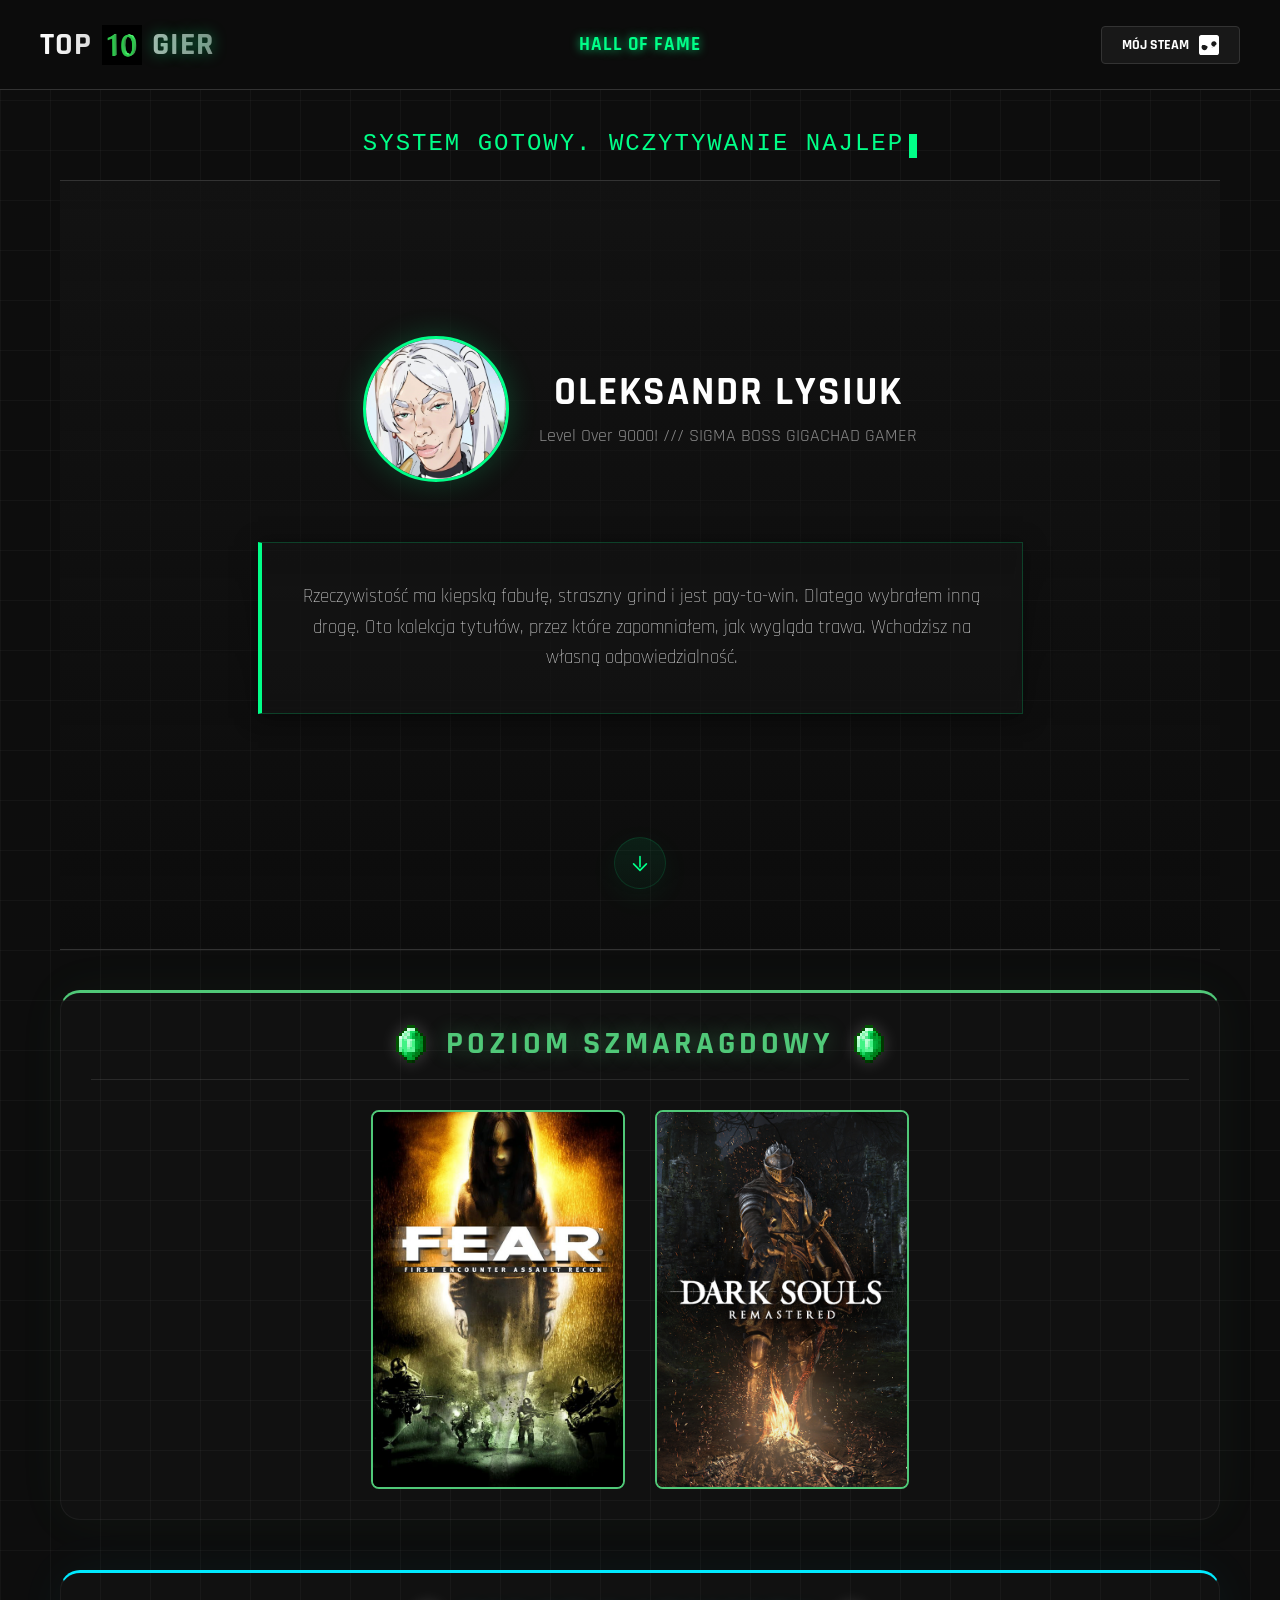
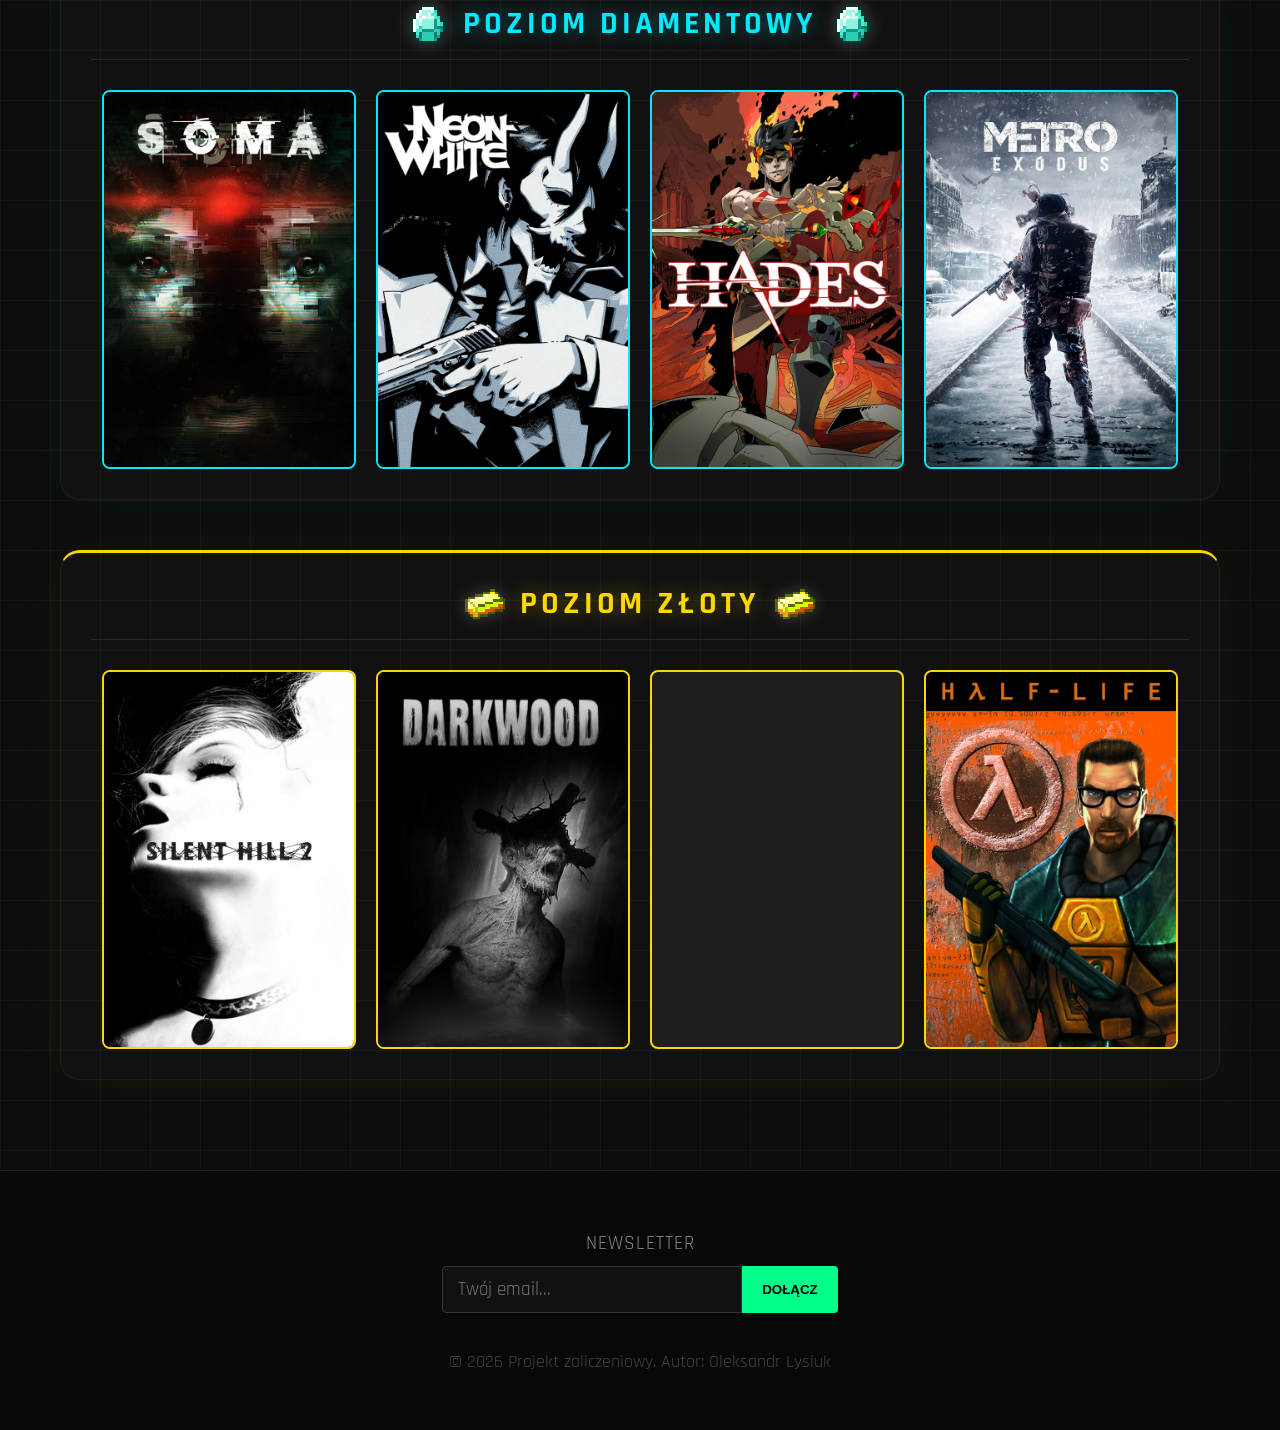
==== index.html @ f470bf22 "Refactor into single-page app: game pages become modal, fix Steam link, remove social icons - Remove" ====
<!doctype html>
<html lang="pl">
  <head>
    <meta charset="UTF-8" />
    <meta name="viewport" content="width=device-width, initial-scale=1.0" />
    <title>Hall of Fame - Biblioteka Gier</title>
    <meta
      name="description"
      content="Moja kolekcja najlepszych gier. Projekt zaliczeniowy."
    />
    <link rel="stylesheet" href="style.css" />
    <link
      href="https://fonts.googleapis.com/css2?family=Rajdhani:wght@500;700&display=swap"
      rel="stylesheet"
    />
  </head>
  <body>
    <header class="launcher-header">
      <div class="header-left">
        <a href="index.html" class="logo-link">
          <div class="logo">
            TOP
            <img
              src="grafika/samodzielna_grafika/based_logo.png"
              alt="Logo"
              class="logo-img"
            />
            <span>GIER</span>
          </div>
        </a>
      </div>
      <div class="header-center">
        <nav>
          <ul>
            <li><a href="index.html" class="active">Hall of Fame</a></li>
          </ul>
        </nav>
      </div>
      <div class="header-right">
        <a
          href="https://steamcommunity.com/id/69inoi69/"
          target="_blank"
          class="header-steam-link"
        >
          <span>MÓJ STEAM</span>
          <svg width="20" height="20" viewBox="0 0 24 24" fill="currentColor">
            <path
              d="M21.7 10.2c-.7 1.3-3.8 4.1-6.2 4.7 0 0-1.2.3-2.6-.3l-3.3 1.4c-.4 1-.2 2.3.6 3.1.9.9 2.2 1.1 3.3.6l1.3 2.5c.3.5 1 .7 1.5.4.5-.3.7-1 .4-1.5l-1.3-2.5c.6-1.1.3-2.6-.5-3.6l4.2-1.8c1.3.6 2.8.2 3.7-.9 1.1-1.3.8-3.3-1.1-2.1zm-8.8 9.2c-.8.4-1.8.1-2.2-.7-.4-.8-.1-1.8.7-2.2.8-.4 1.8-.1 2.2.7.4.8.1 1.8-.7 2.2zM2.8 0C1.2 0 0 1.2 0 2.8v18.4C0 22.8 1.2 24 2.8 24h18.4c1.5 0 2.8-1.2 2.8-2.8V2.8C24 1.2 22.8 0 21.2 0H2.8zM5.5 12c1.9 0 3.7.8 5 2.1l4.5-1.9c-.3-.7-.4-1.5-.2-2.3.4-1.7 2.1-2.8 3.8-2.4 1.7.4 2.8 2.1 2.4 3.8-.4 1.7-2.1 2.8-3.8 2.4-1.1-.3-2-1.1-2.4-2l-4.6 2c.2 1.2-.2 2.5-1.1 3.4-1.4 1.4-3.6 1.4-5 0-1.4-1.4-1.4-3.6 0-5z"
            />
          </svg>
        </a>
      </div>
    </header>

    <main class="container">
      <div class="intro-section">
        <span class="typing-text" id="intro-text"></span
        ><span class="cursor"></span>
      </div>

      <section class="steam-hero">
        <div class="hero-content">
          <img
            src="grafika/glowna/avatar.jpg"
            alt="Avatar"
            class="steam-avatar"
          />
          <div class="steam-info">
            <h2>OLEKSANDR LYSIUK</h2>
            <p>Level Over 9000! /// SIGMA BOSS GIGACHAD GAMER</p>
          </div>
        </div>
        <div class="hero-description">
          <p>
            Rzeczywistość ma kiepską fabułę, straszny grind i jest pay-to-win.
            Dlatego wybrałem inną drogę. Oto kolekcja tytułów, przez które
            zapomniałem, jak wygląda trawa. Wchodzisz na własną
            odpowiedzialność.
          </p>
        </div>
        <button
          class="scroll-down"
          aria-label="Przewiń w dół"
          title="Przewiń w dół"
        >
          <svg
            viewBox="0 0 24 24"
            width="28"
            height="28"
            fill="none"
            xmlns="http://www.w3.org/2000/svg"
            aria-hidden="true"
          >
            <path
              d="M12 5v11M5 13l7 7 7-7"
              stroke="currentColor"
              stroke-width="1.8"
              stroke-linecap="round"
              stroke-linejoin="round"
            />
          </svg>
        </button>
      </section>

      <div class="tier-box emerald-theme">
        <div class="tier-header emerald">
          <img
            src="grafika/glowna/emerald_tier.png"
            class="tier-icon"
            alt="Emerald"
          />
          <h2>Poziom Szmaragdowy</h2>
          <img
            src="grafika/glowna/emerald_tier.png"
            class="tier-icon"
            alt="Emerald"
          />
        </div>
        <div class="emerald-grid">
          <a href="game_fear.html" class="game-card emerald" data-game="fear">
            <div
              class="card-img"
              style="background-image: url('grafika/karteczki/fear_card.png')"
            ></div>
            <div class="card-overlay"><h3>FEAR</h3></div>
          </a>
          <a href="game_ds.html" class="game-card emerald" data-game="ds">
            <div
              class="card-img"
              style="background-image: url('grafika/karteczki/ds_card.png')"
            ></div>
            <div class="card-overlay"><h3>Dark Souls Remastered</h3></div>
          </a>
        </div>
      </div>

      <div class="tier-box diamond-theme">
        <div class="tier-header diamond">
          <img
            src="grafika/glowna/diamond_tier.png"
            class="tier-icon"
            alt="Diamond"
          />
          <h2>Poziom Diamentowy</h2>
          <img
            src="grafika/glowna/diamond_tier.png"
            class="tier-icon"
            alt="Diamond"
          />
        </div>
        <div class="diamond-grid">
          <a href="game_soma.html" class="game-card diamond" data-game="soma">
            <div
              class="card-img"
              style="background-image: url('grafika/karteczki/soma_card.png')"
            ></div>
            <div class="card-overlay"><h3>SOMA</h3></div>
          </a>
          <a
            href="game_neon_white.html"
            class="game-card diamond"
            data-game="neon_white"
          >
            <div
              class="card-img"
              style="
                background-image: url('grafika/karteczki/neon_white_card.png');
              "
            ></div>
            <div class="card-overlay"><h3>Neon White</h3></div>
          </a>
          <a href="game_hades.html" class="game-card diamond" data-game="hades">
            <div
              class="card-img"
              style="background-image: url('grafika/karteczki/hades_card.jpg')"
            ></div>
            <div class="card-overlay"><h3>Hades</h3></div>
          </a>
          <a
            href="game_metro.html"
            class="game-card diamond"
            data-game="metro"
          >
            <div
              class="card-img"
              style="background-image: url('grafika/karteczki/metro_card.jpg')"
            ></div>
            <div class="card-overlay"><h3>Metro Exodus</h3></div>
          </a>
        </div>
      </div>

      <div class="tier-box gold-theme">
        <div class="tier-header gold">
          <img
            src="grafika/glowna/gold_tier.png"
            class="tier-icon"
            alt="Gold"
          />
          <h2>Poziom Złoty</h2>
          <img
            src="grafika/glowna/gold_tier.png"
            class="tier-icon"
            alt="Gold"
          />
        </div>
        <div class="gold-grid">
          <a href="game_sh2.html" class="game-card gold" data-game="sh2">
            <div
              class="card-img"
              style="background-image: url('grafika/karteczki/sh2_card.png')"
            ></div>
            <div class="card-overlay"><h3>Silent Hill 2</h3></div>
          </a>
          <a
            href="game_darkwood.html"
            class="game-card gold"
            data-game="darkwood"
          >
            <div
              class="card-img"
              style="
                background-image: url('grafika/karteczki/darkwood_card.png');
              "
            ></div>
            <div class="card-overlay"><h3>Darkwood</h3></div>
          </a>
          <a href="game_nv.html" class="game-card gold" data-game="nv">
            <div
              class="card-img"
              style="background-image: url('grafika/karteczki/fallout_card.png')"
            ></div>
            <div class="card-overlay"><h3>Fallout: New Vegas</h3></div>
          </a>
          <a href="game_hl1.html" class="game-card gold" data-game="hl1">
            <div
              class="card-img"
              style="background-image: url('grafika/karteczki/hl1_card.png')"
            ></div>
            <div class="card-overlay"><h3>Half-Life</h3></div>
          </a>
        </div>
      </div>
    </main>

    <footer>
      <div class="footer-newsletter">
        <span class="newsletter-label">Newsletter</span>
        <form class="newsletter-form" id="newsletter-form">
          <input
            type="email"
            class="newsletter-input"
            placeholder="Twój email..."
            required
          />
          <button type="submit" class="newsletter-btn">DOŁĄCZ</button>
        </form>
      </div>

      <p>&copy; 2026 Projekt zaliczeniowy. Autor: Oleksandr Lysiuk</p>
    </footer>

    <button id="back-to-top" title="Do góry">↑</button>

    <div class="game-modal" id="game-modal" aria-hidden="true">
      <button
        class="game-modal-close"
        id="game-modal-close"
        aria-label="Zamknij"
      >
        &times;
      </button>
      <div class="game-split-view">
        <div
          class="game-art-section"
          id="game-modal-art"
          role="img"
          aria-label="Okładka gry"
        ></div>
        <div class="game-info-section">
          <h1 class="game-title" id="game-modal-title"></h1>
          <div class="game-meta" id="game-modal-meta"></div>
          <div class="review-block">
            <p class="review-text" id="game-modal-review"></p>
            <div class="pros-cons">
              <div class="pc-col pros">
                <h3>Zalety</h3>
                <ul id="game-modal-pros"></ul>
              </div>
              <div class="pc-col cons">
                <h3>Wady</h3>
                <ul id="game-modal-cons"></ul>
              </div>
            </div>
          </div>
          <div class="action-area">
            <div class="big-rating" id="game-modal-rating"></div>
            <a
              href="#"
              target="_blank"
              class="btn-steam-big"
              id="game-modal-steam"
              >Kup na Steam</a
            >
          </div>
        </div>
      </div>
    </div>

    <script src="script.js"></script>
  </body>
</html>
---- style.css ----
/* =========================================================
   0. KONFIGURACJA ZMIENNYCH I ANIMACJE (Variables & Animations)
   ========================================================= */
:root {
    --bg-color: #0d0d0d;
    --card-bg: #1e1e1e;
    --text-main: #ffffff;
    --text-muted: #888888;
    
    --accent: #00ff88;  
    
    /* Kolory Tierów */
    --emerald: #50c878;
    --diamond: #00eaff;
    --gold: #ffd700;
    --iron: #a19d94;
    
    --header-height: 90px;
    --transition: all 0.3s cubic-bezier(0.25, 0.8, 0.25, 1);
}

@keyframes fadeInPage {
    from { opacity: 0; transform: translateY(10px); }
    to { opacity: 1; transform: translateY(0); }
}

/* =========================================================
   1. PODSTAWOWE STYLE STRONY (Base Styles)
   ========================================================= */
body {
    margin: 0;
    font-family: 'Rajdhani', sans-serif;
    background-color: var(--bg-color);
    color: var(--text-main);
    display: flex;
    flex-direction: column;
    min-height: 100vh;
    overflow-x: hidden;
    background-image: 
        linear-gradient(rgba(255, 255, 255, 0.03) 1px, transparent 1px),
        linear-gradient(90deg, rgba(255, 255, 255, 0.03) 1px, transparent 1px);
    background-size: 50px 50px;
    animation: fadeInPage 0.8s ease-out forwards;
}

/* =========================================================
   2. NAGŁÓWEK STRONY (Header)
   ========================================================= */
.launcher-header {
    display: grid;
    grid-template-columns: 1fr auto 1fr;
    align-items: center;
    padding: 0 40px;
    height: var(--header-height);
    background: rgba(13, 13, 13, 0.98);
    border-bottom: 1px solid #333;
    position: fixed; top: 0; width: 100%; z-index: 1000;
    box-sizing: border-box;
    transition: transform 0.3s ease;
}

.header-left { display: flex; align-items: center; }
.logo-link { text-decoration: none; color: inherit; display: flex; align-items: center; }

.logo { 
    font-size: 32px;
    font-weight: 800; 
    letter-spacing: 1px;
    display: flex; 
    align-items: center; 
    gap: 10px;
    background: linear-gradient(90deg, #fff, #888);
    -webkit-background-clip: text;
    background-clip: text;
    -webkit-text-fill-color: transparent;
}

.logo-img { height: 40px; width: auto; display: block; }
.logo span { color: var(--accent); text-shadow: 0 0 15px rgba(0, 255, 136, 0.4); }

.header-center nav ul { list-style: none; display: flex; gap: 30px; margin: 0; padding: 0; }
.header-center nav a { text-decoration: none; color: var(--text-muted); font-size: 1.2rem; text-transform: uppercase; font-weight: 700; letter-spacing: 1px; transition: var(--transition); }
.header-center nav a.active, .header-center nav a:hover { color: var(--accent); text-shadow: 0 0 10px rgba(0, 255, 136, 0.8); }

.header-right { display: flex; justify-content: flex-end; }
.header-steam-link { display: flex; align-items: center; gap: 10px; color: #fff; text-decoration: none; font-weight: bold; font-size: 0.9rem; padding: 8px 20px; border: 1px solid #333; border-radius: 4px; transition: var(--transition); background: rgba(255,255,255,0.05); }
.header-steam-link:hover { background: #171a21; border-color: #66c0f4; color: #66c0f4; box-shadow: 0 0 15px rgba(102, 192, 244, 0.3); }

/* =========================================================
   3. SEKCJA GŁÓWNA (Hero Section)
   ========================================================= */
.container { 
    max-width: 1200px; margin: 0 auto; padding: 40px 20px; 
    padding-top: calc(var(--header-height) + 40px); width: 100%; box-sizing: border-box; flex: 1; 
}
.intro-section { text-align: center; margin-bottom: 20px; min-height: 30px; }
.typing-text { font-size: 1.5rem; color: var(--accent); font-family: 'Courier New', monospace; text-transform: uppercase; letter-spacing: 2px; }
.cursor { display: inline-block; width: 8px; height: 1.5rem; background: var(--accent); animation: blink 1s infinite; vertical-align: middle; margin-left: 5px; }
@keyframes blink { 0%, 100% { opacity: 1; } 50% { opacity: 0; } }

.steam-hero {
    display: flex; flex-direction: column; align-items: center; justify-content: center; gap: 20px;
    background: linear-gradient(180deg, rgba(20,20,20,0.8) 0%, rgba(0,0,0,0) 100%);
    padding: 40px 20px;
    padding-bottom: 120px; /* Rezerwacja miejsca na przycisk przewijania */
    min-height: calc(100vh - var(--header-height) - 40px);
    margin-bottom: 40px;
    border-top: 1px solid #333; border-bottom: 1px solid #333;
    position: relative; text-align: center; box-sizing: border-box;
}

@media (max-width: 600px) {
    .steam-hero { min-height: calc(100vh - var(--header-height) - 20px); padding-bottom: 160px; }
    .hero-description { padding: 16px 20px; }
} 
.hero-content { display: flex; align-items: center; gap: 30px; margin-bottom: 20px; }
.steam-avatar { width: 140px; height: 140px; border-radius: 50%; border: 3px solid var(--accent); box-shadow: 0 0 30px rgba(0, 255, 136, 0.2); object-fit: cover; }
.steam-info h2 { margin: 0; font-size: 2.5rem; text-transform: uppercase; line-height: 1.1; letter-spacing: 2px; }
.steam-info p { color: var(--text-muted); margin: 10px 0 0 0; font-size: 1.1rem; }

.hero-description {
    max-width: 700px;
    padding: 20px 30px;
    margin-top: 20px;
    background: rgba(20, 20, 20, 0.6);
    border: 1px solid rgba(0, 255, 136, 0.2);
    border-left: 4px solid var(--accent);
    backdrop-filter: blur(5px);
    box-shadow: 0 4px 20px rgba(0, 0, 0, 0.5);
    color: #cccccc;
    font-weight: 300;
    line-height: 1.6;
    font-size: 1.2rem;
}

/* Przycisk Scroll-down */
.scroll-down {
    position: absolute;
    left: 50%;
    transform: translateX(-50%);
    bottom: 60px;
    width: 52px;
    height: 52px;
    border-radius: 50%;
    display: flex;
    align-items: center;
    justify-content: center;
    background: linear-gradient(180deg, rgba(0,255,136,0.08), rgba(0,255,136,0.04));
    border: 1px solid rgba(0,255,136,0.12);
    color: var(--accent);
    box-shadow: 0 8px 30px rgba(0,255,136,0.06);
    cursor: pointer;
    transition: transform 0.18s ease, box-shadow 0.18s ease, opacity 0.18s ease;
    z-index: 10;
}
.scroll-down svg { width: 22px; height: 22px; display: block; }
.scroll-down:hover, .scroll-down:focus {
    transform: translateX(-50%) scale(1.06);
    box-shadow: 0 14px 40px rgba(0,255,136,0.12);
}
.scroll-down:focus { outline: 2px solid rgba(0,255,136,0.18); outline-offset: 3px; }
@keyframes float { 0% { transform: translateX(-50%) translateY(0); } 50% { transform: translateX(-50%) translateY(-6px); } 100% { transform: translateX(-50%) translateY(0); } }
.scroll-down { animation: float 2.8s ease-in-out infinite; }
@media (max-width: 600px) { 
    .scroll-down { width: 44px; height: 44px; bottom: 22px; animation: float 2.2s ease-in-out infinite; }
}

/* =========================================================
   4. SEKCJE POZIOMÓW (Tier Sections)
   ========================================================= */
.tier-box {
    background: rgba(255, 255, 255, 0.02);
    border: 1px solid rgba(255, 255, 255, 0.05);
    border-radius: 20px; padding: 30px; margin-bottom: 50px;
    position: relative; box-shadow: 0 10px 30px rgba(0,0,0,0.3);
    transition: transform 0.3s ease;
}
.tier-box:hover { transform: translateY(-5px); }

.tier-box.emerald-theme { border-top: 3px solid var(--emerald); box-shadow: 0 0 50px rgba(80, 200, 120, 0.05); }
.tier-box.diamond-theme { border-top: 3px solid var(--diamond); box-shadow: 0 0 50px rgba(0, 234, 255, 0.05); }
.tier-box.gold-theme { border-top: 3px solid var(--gold); box-shadow: 0 0 50px rgba(255, 215, 0, 0.05); }

.tier-header { display: flex; align-items: center; justify-content: center; gap: 15px; margin-bottom: 30px; padding-bottom: 15px; border-bottom: 1px solid rgba(255,255,255,0.1); width: 100%; }
.tier-header h2 { margin: 0; font-size: 2rem; text-transform: uppercase; letter-spacing: 4px; }
.tier-icon { width: 40px; height: 40px; image-rendering: pixelated; filter: drop-shadow(0 0 8px rgba(255,255,255,0.2)); }

.tier-header.emerald h2 { color: var(--emerald); text-shadow: 0 0 20px rgba(80, 200, 120, 0.4); }
.tier-header.diamond h2 { color: var(--diamond); text-shadow: 0 0 20px rgba(0, 234, 255, 0.4); }
.tier-header.gold h2 { color: var(--gold); text-shadow: 0 0 20px rgba(255, 215, 0, 0.4); }

/* =========================================================
   5. SIATKI I KARTY GIER (Game Grids & Cards)
   ========================================================= */
.emerald-grid { display: flex; justify-content: center; gap: 30px; flex-wrap: wrap; }
.diamond-grid, .gold-grid { display: flex; justify-content: center; gap: 20px; flex-wrap: wrap; }

/* Karty */
.game-card {
    display: block; position: relative; background: var(--card-bg); border-radius: 8px; overflow: hidden; text-decoration: none; transition: var(--transition);
    width: 250px; aspect-ratio: 2 / 3;
}

.card-img { width: 100%; height: 100%; background-size: cover; background-position: center; transition: transform 0.5s ease; }
.card-overlay { position: absolute; inset: 0; background: rgba(0, 0, 0, 0.8); opacity: 0; transition: var(--transition); display: flex; flex-direction: column; align-items: center; justify-content: center; text-align: center; backdrop-filter: blur(5px); }
.card-overlay h3 { margin: 0; color: #fff; text-transform: uppercase; font-size: 1.3rem; letter-spacing: 1px; transform: translateY(20px); transition: var(--transition); padding: 0 10px;}
.game-card:hover { transform: translateY(-8px); z-index: 10; }
.game-card:hover .card-img { transform: scale(1.1); }
.game-card:hover .card-overlay { opacity: 1; }
.game-card:hover .card-overlay h3 { transform: translateY(0); }

.game-card.emerald { border: 2px solid var(--emerald); }
.game-card.diamond { border: 2px solid var(--diamond); }
.game-card.gold { border: 2px solid var(--gold); }
.game-card.emerald:hover { box-shadow: 0 0 30px var(--emerald); border-color: #fff; }
.game-card.diamond:hover { box-shadow: 0 0 30px var(--diamond); border-color: #fff; }
.game-card.gold:hover { box-shadow: 0 0 25px var(--gold); border-color: #fff; }

/* =========================================================
   6. PODSTRONY SZCZEGÓŁÓW GRY (Game Details)
   ========================================================= */
.game-split-view {
    display: flex;
    width: 100%; position: relative; overflow: hidden;
}

.game-art-section {
    flex: 0 0 55%; background-size: cover; background-position: center; position: relative; border-right: 1px solid #333;
}
.game-art-section::after {
    content: ''; position: absolute; inset: 0;
    background: linear-gradient(90deg, rgba(0,0,0,0.1) 0%, rgba(13,13,13,1) 100%);
    pointer-events: none;
}

.game-info-section {
    flex: 0 0 45%; background: #0d0d0d; padding: 35px; box-sizing: border-box;
    display: flex; flex-direction: column; overflow: hidden; border-left: 1px solid #222; z-index: 10;
}

.game-title { font-size: 3rem; color: var(--accent); margin: 0 0 10px 0; text-transform: uppercase; line-height: 1; }
.game-meta { color: var(--text-muted); margin-bottom: 20px; font-size: 1.05rem; display: flex; gap: 10px; flex-wrap: wrap; }
.game-meta span { border: 1px solid #333; padding: 4px 10px; border-radius: 4px; font-size: 0.95rem; }
.review-text { font-size: 1.1rem; line-height: 1.6; color: #ddd; margin-bottom: 20px; }

.pros-cons { display: flex; gap: 18px; margin-bottom: 20px; }
.pc-col { flex: 1; background: #1a1a1a; padding: 15px; border-radius: 6px; }
.pc-col h3 { margin: 0 0 8px 0; font-size: 0.95rem; text-transform: uppercase; opacity: 0.7; }
.pc-col ul { list-style: none; padding: 0; margin: 0; }
.pc-col li { margin-bottom: 5px; font-size: 0.9rem; position: relative; padding-left: 15px; }
.pc-col li::before { content: '•'; position: absolute; left: 0; color: #555; }
.pros h3 { color: var(--accent); }
.cons h3 { color: #ff4444; }

.action-area { margin-top: auto; padding-top: 15px; border-top: 1px solid #333; display: flex; align-items: center; justify-content: space-between; gap: 10px; }
.big-rating { font-size: 2.2rem; font-weight: 800; color: var(--gold); }
.big-rating span { font-size: 1rem; color: #666; font-weight: 400; margin-left: 5px; }
.btn-steam-big { 
    background: var(--accent); color: #000; text-decoration: none; font-weight: 700; 
    padding: 10px 25px; text-transform: uppercase; font-size: 0.9rem;
    clip-path: polygon(8px 0, 100% 0, 100% calc(100% - 8px), calc(100% - 8px) 100%, 0 100%, 0 8px); 
    transition: var(--transition); display: inline-block; white-space: nowrap;
}
.btn-steam-big:hover { transform: scale(1.05); box-shadow: 0 0 25px var(--accent); }

/* =========================================================
   7. MODAL Z PODGLĄDEM GRY (Game Preview Modal)
   ========================================================= */
.game-modal {
    position: fixed; inset: 0; z-index: 3000;
    background: rgba(0, 0, 0, 0.85);
    backdrop-filter: blur(8px);
    opacity: 0; visibility: hidden;
    transition: opacity 0.3s ease, visibility 0.3s ease;
    padding: 0; box-sizing: border-box;
}
.game-modal.open { opacity: 1; visibility: visible; }

.game-modal .game-split-view {
    height: 100vh;
    max-width: 1100px;
    margin: 0 auto;
    border-left: 1px solid #222;
    border-right: 1px solid #222;
}
.game-modal .game-info-section { overflow-y: auto; }

.game-modal-close {
    position: absolute; top: 15px; right: 20px; z-index: 3100;
    width: 44px; height: 44px;
    background: rgba(20, 20, 20, 0.9);
    color: #fff;
    border: 1px solid #333;
    border-radius: 6px;
    font-size: 1.6rem;
    line-height: 1;
    cursor: pointer;
    transition: var(--transition);
}
.game-modal-close:hover {
    color: var(--accent);
    border-color: var(--accent);
    box-shadow: 0 0 15px rgba(0, 255, 136, 0.3);
}

/* =========================================================
   8. STOPKA I ELEMENTY UI (Footer & UI Elements)
   ========================================================= */
footer { 
    background: #080808; color: #444; border-top: 1px solid #222; 
    margin-top: auto; padding: 40px 20px; 
    display: flex; flex-direction: column; align-items: center; gap: 20px; 
}
footer p { text-align: center; font-size: 1.1rem; }

.footer-newsletter { margin-top: 20px; display: flex; flex-direction: column; align-items: center; gap: 10px; }
.newsletter-label { color: #888; font-size: 1.2rem; text-transform: uppercase; letter-spacing: 1px; }
.newsletter-form { display: flex; gap: 0; box-sizing: border-box; }
.newsletter-input { padding: 10px 15px; background: #111; border: 1px solid #333; color: #fff; border-radius: 4px 0 0 4px; outline: none; font-family: inherit; font-size: 1.2rem; width: 300px; box-sizing: border-box; transition: 0.3s; }
.newsletter-input:focus { border-color: var(--accent); box-shadow: 0 0 10px rgba(0, 255, 136, 0.2); }
.newsletter-btn { padding: 10px 20px; background: var(--accent); color: #000; border: none; border-radius: 0 4px 4px 0; font-weight: bold; cursor: pointer; text-transform: uppercase; box-sizing: border-box; transition: 0.3s; }
.newsletter-btn:hover { background: #fff; box-shadow: 0 0 15px #fff; }

#back-to-top { 
    position: fixed; bottom: 30px; right: 30px; width: 50px; height: 50px; 
    background: var(--accent); color: #000; border: none; border-radius: 50%; 
    font-size: 24px; cursor: pointer; z-index: 2000; opacity: 0; visibility: hidden; 
    transition: all 0.3s ease; box-shadow: 0 0 15px rgba(0, 255, 136, 0.5); 
    display: flex; align-items: center; justify-content: center; font-weight: bold; 
}
#back-to-top.show { opacity: 1; visibility: visible; transform: translateY(0); }
#back-to-top:hover { transform: scale(1.1); box-shadow: 0 0 30px var(--accent); }

#quantum-cat { 
    position: fixed; bottom: 30px; left: 30px; font-size: 30px; cursor: pointer; 
    z-index: 2000; transition: all 0.2s cubic-bezier(0.175, 0.885, 0.32, 1.275); 
    user-select: none; filter: drop-shadow(0 0 10px var(--accent)); outline: none;
}
#quantum-cat:active { transform: scale(0.8); }

/* =========================================================
   9. RESPANSYWNOŚĆ (RWD - Mobile & Tablet)
   ========================================================= */
@media (max-width: 900px) {
    .launcher-header { grid-template-columns: 1fr auto; height: auto; padding: 15px; row-gap: 15px; }
    .header-center { grid-column: 1 / -1; display: flex; justify-content: center; order: 3; }
    .header-right { justify-content: flex-end; }
    .diamond-grid, .gold-grid, .emerald-grid { grid-template-columns: repeat(2, 1fr); }
    .hero-content { flex-direction: column; text-align: center; }
    .hero-description { text-align: center; border-left: none; border-top: 3px solid var(--accent); padding-left: 15px; border-radius: 0 0 10px 10px; margin-top: 20px; }
    
    .game-modal { overflow-y: auto; }
    .game-modal .game-split-view { height: auto; min-height: 100vh; flex-direction: column; }
    .game-art-section { height: 300px; flex: none; border-right: none; border-bottom: 1px solid #333; }
    .game-info-section { width: 100%; flex: none; border-left: none; padding: 25px; }
    
    .game-title { font-size: 2rem; }
    .game-meta { font-size: 0.85rem; }
    .review-text { font-size: 0.9rem; }
    .big-rating { font-size: 1.6rem; }
    .btn-steam-big { padding: 8px 18px; font-size: 0.75rem; }
}

@media (max-width: 600px) {
    .diamond-grid, .gold-grid, .emerald-grid { grid-template-columns: 1fr; }
    .tier-box { padding: 20px; }
    .tier-header {
        flex-direction: column;
        gap: 5px;
    }
    .tier-header h2 {
        font-size: 2rem;
        letter-spacing: 2px;
        text-align: center;
    }
    .tier-icon {
        width: 30px;
        height: 30px;
    }
    .hero-description {
        text-align: center;
    }
    .logo { font-size: 20px; }
    .logo-img { height: 40px; }
    .footer-newsletter { width: 100%; max-width: 280px; }
    .newsletter-form { flex-direction: column; width: 100%; box-sizing: border-box; }
    .newsletter-input { width: 100%; border-radius: 4px; box-sizing: border-box; }
    .newsletter-btn { width: 100%; border-radius: 4px; margin-top: 8px; box-sizing: border-box; }
    
    .game-title { font-size: 1.8rem; margin: 0 0 6px 0; }
    .game-meta { font-size: 0.85rem; margin-bottom: 12px; }
    .game-meta span { padding: 3px 6px; font-size: 0.75rem; }
    .review-text { font-size: 0.9rem; margin-bottom: 12px; }
    .pros-cons { gap: 10px; margin-bottom: 12px; }
    .pc-col { padding: 10px; }
    .pc-col h3 { font-size: 0.75rem; margin-bottom: 4px; }
    .pc-col li { font-size: 0.7rem; margin-bottom: 2px; }
    .big-rating { font-size: 1.5rem; }
    .btn-steam-big { padding: 7px 15px; font-size: 0.75rem; }
    .game-info-section { padding: 20px; }
}
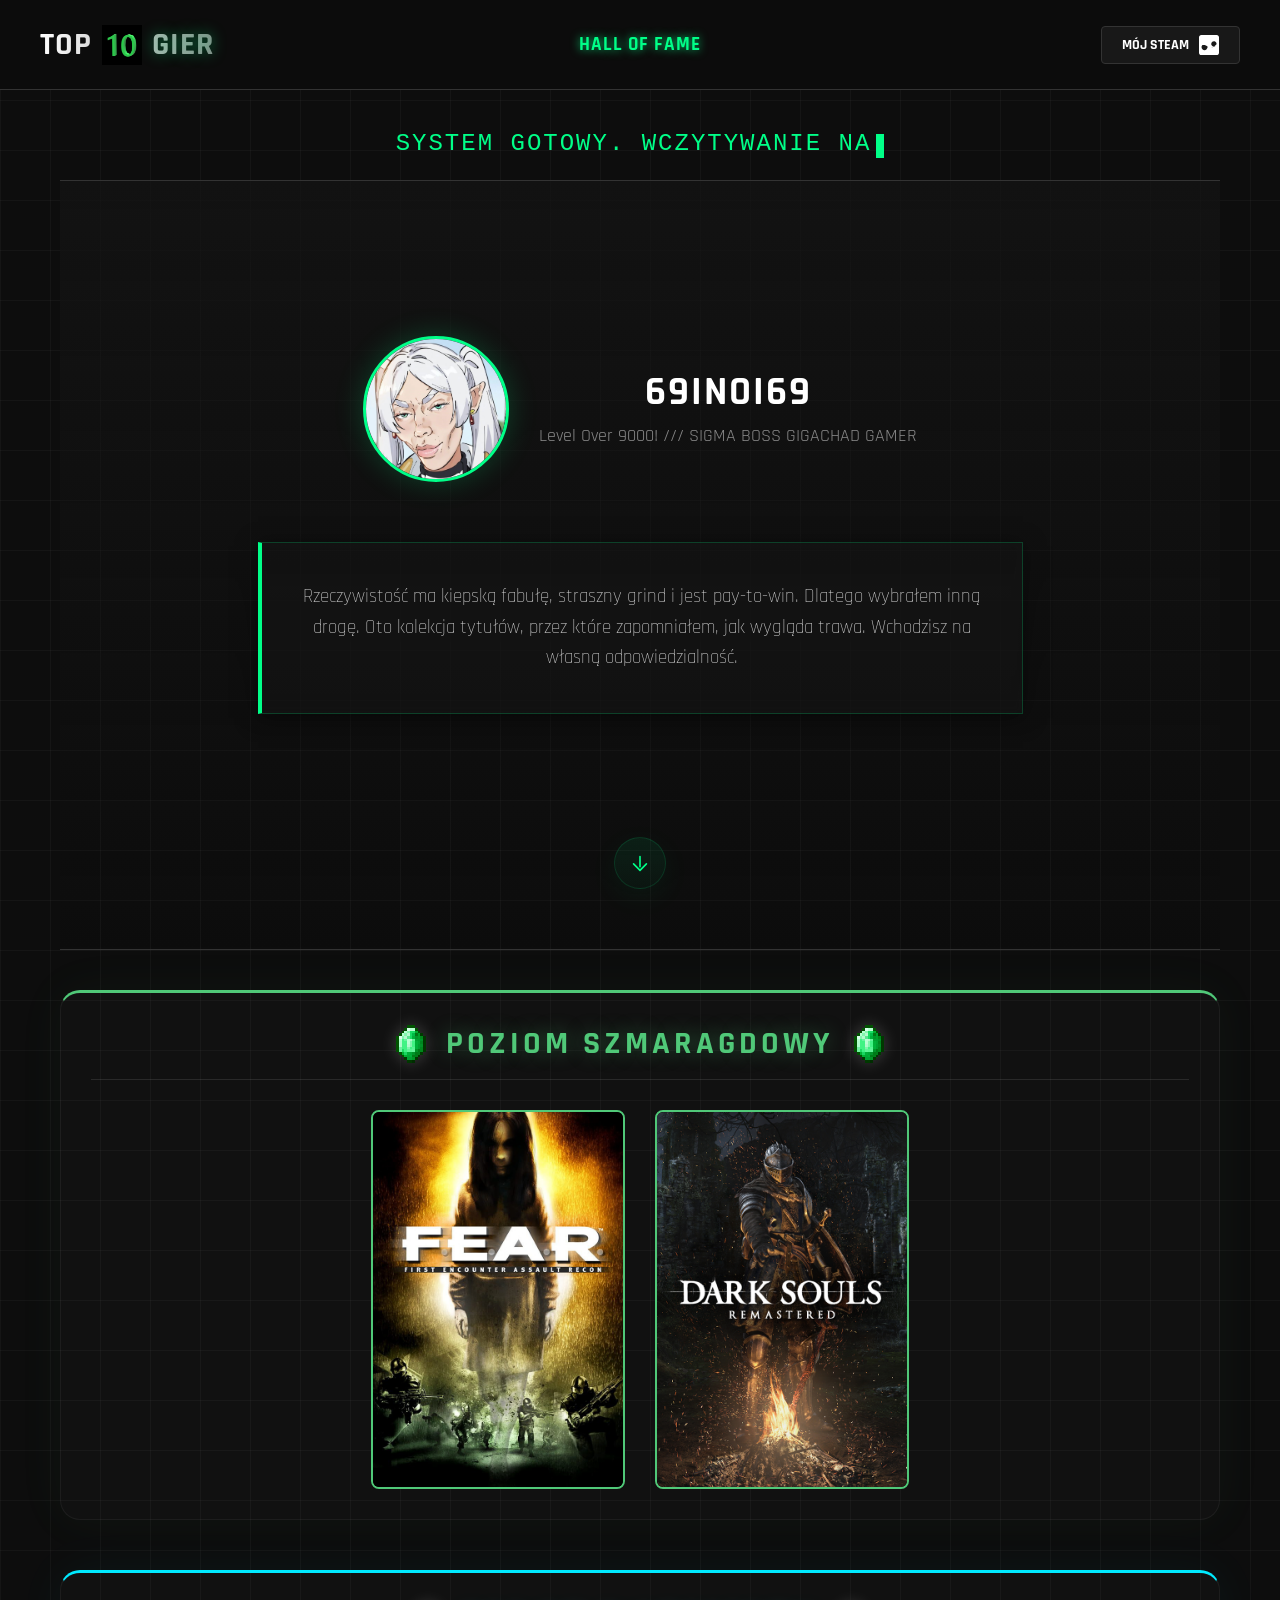
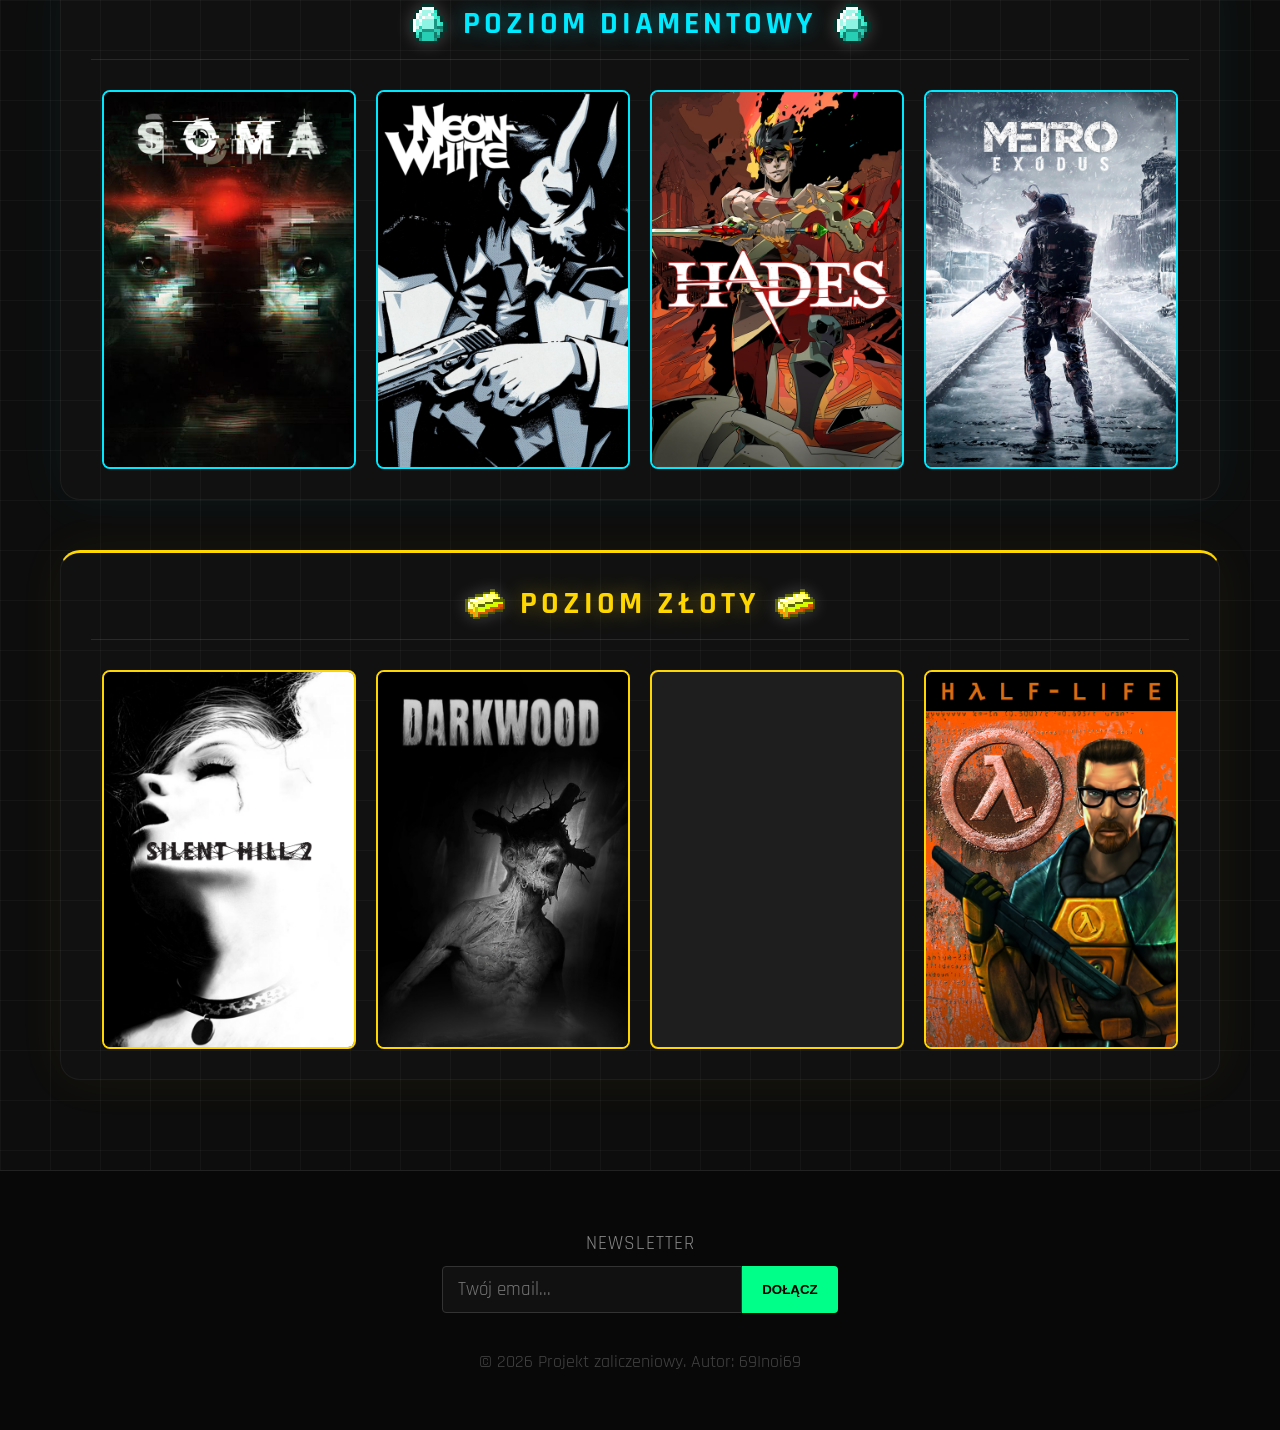
==== commit 5ba28c85: "Replace real name with 69Inoi69 across site and script header Co-authored-by: 69inoi69 <69inoi69@use" ====
--- a/index.html
+++ b/index.html
@@ -66,7 +66,7 @@
             class="steam-avatar"
           />
           <div class="steam-info">
-            <h2>OLEKSANDR LYSIUK</h2>
+            <h2>69Inoi69</h2>
             <p>Level Over 9000! /// SIGMA BOSS GIGACHAD GAMER</p>
           </div>
         </div>
@@ -257,7 +257,7 @@
         </form>
       </div>
 
-      <p>&copy; 2026 Projekt zaliczeniowy. Autor: Oleksandr Lysiuk</p>
+      <p>&copy; 2026 Projekt zaliczeniowy. Autor: 69Inoi69</p>
     </footer>
 
     <button id="back-to-top" title="Do góry">↑</button>
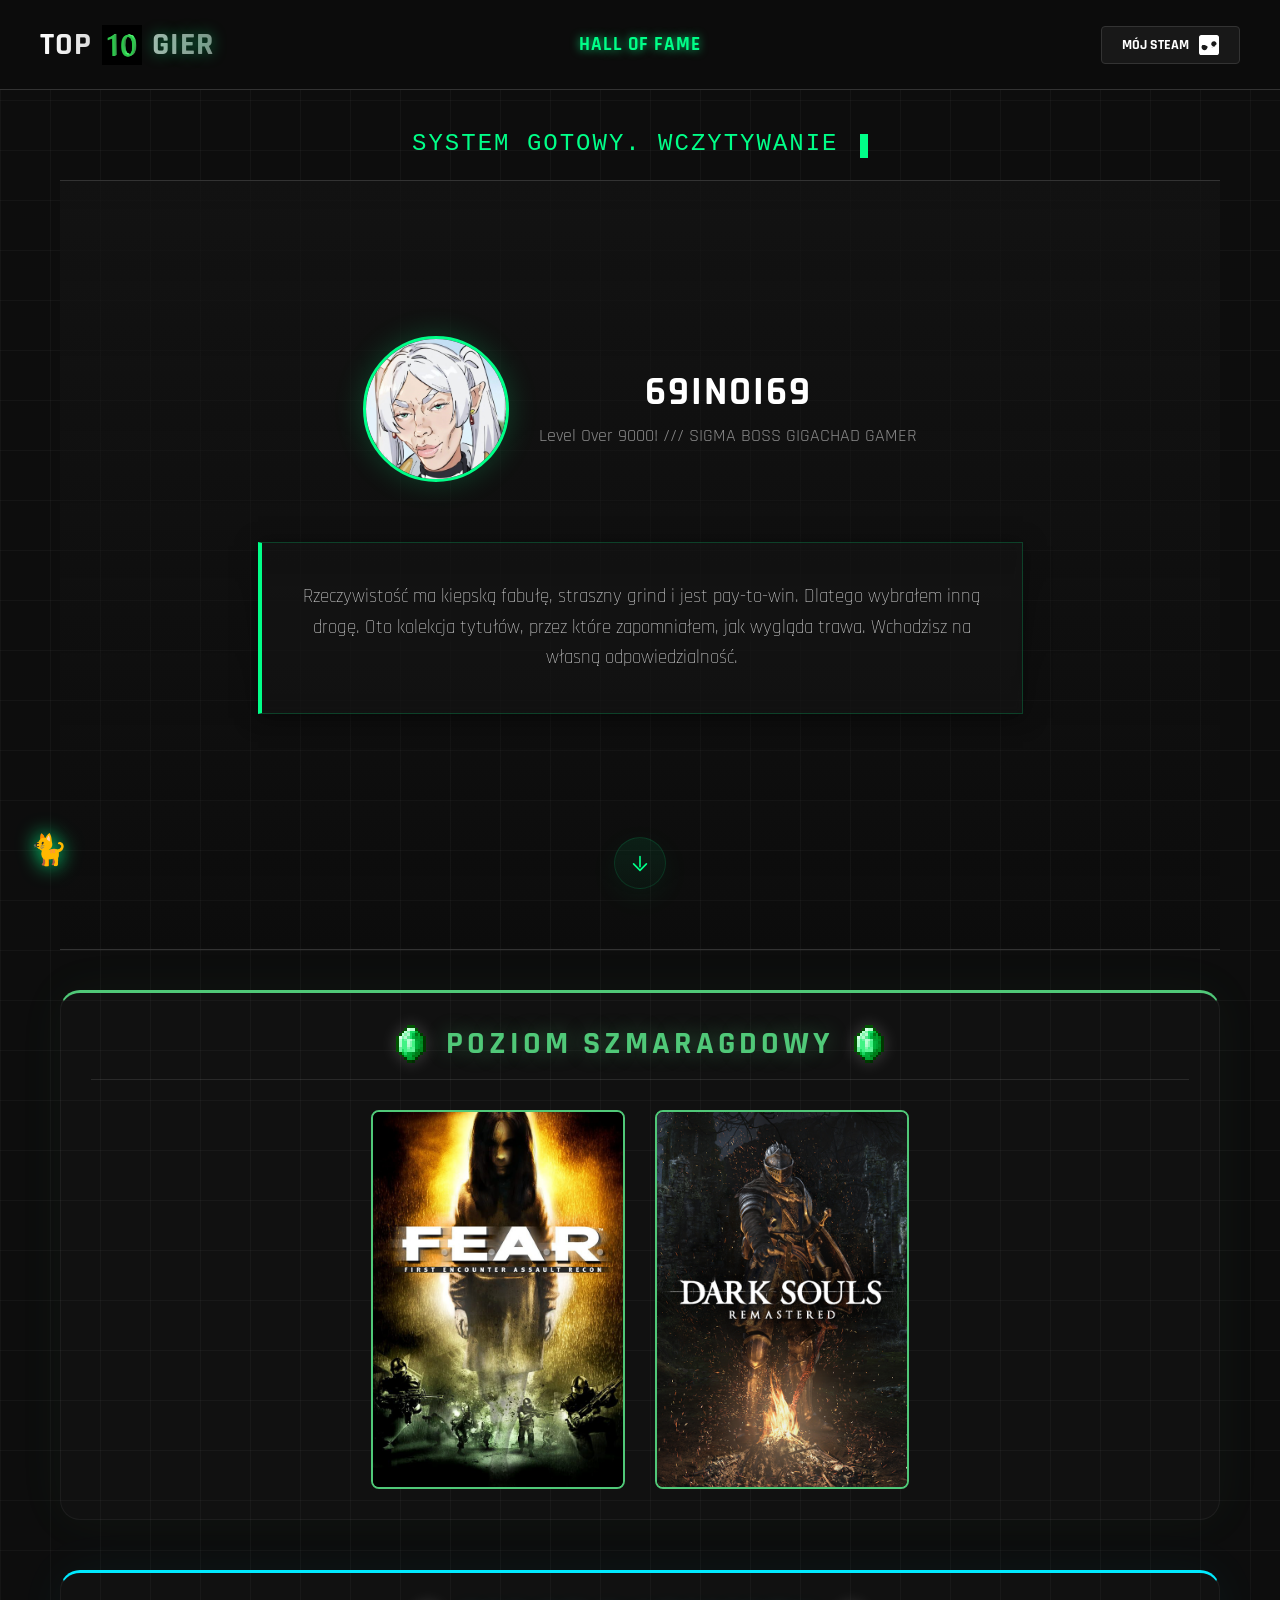
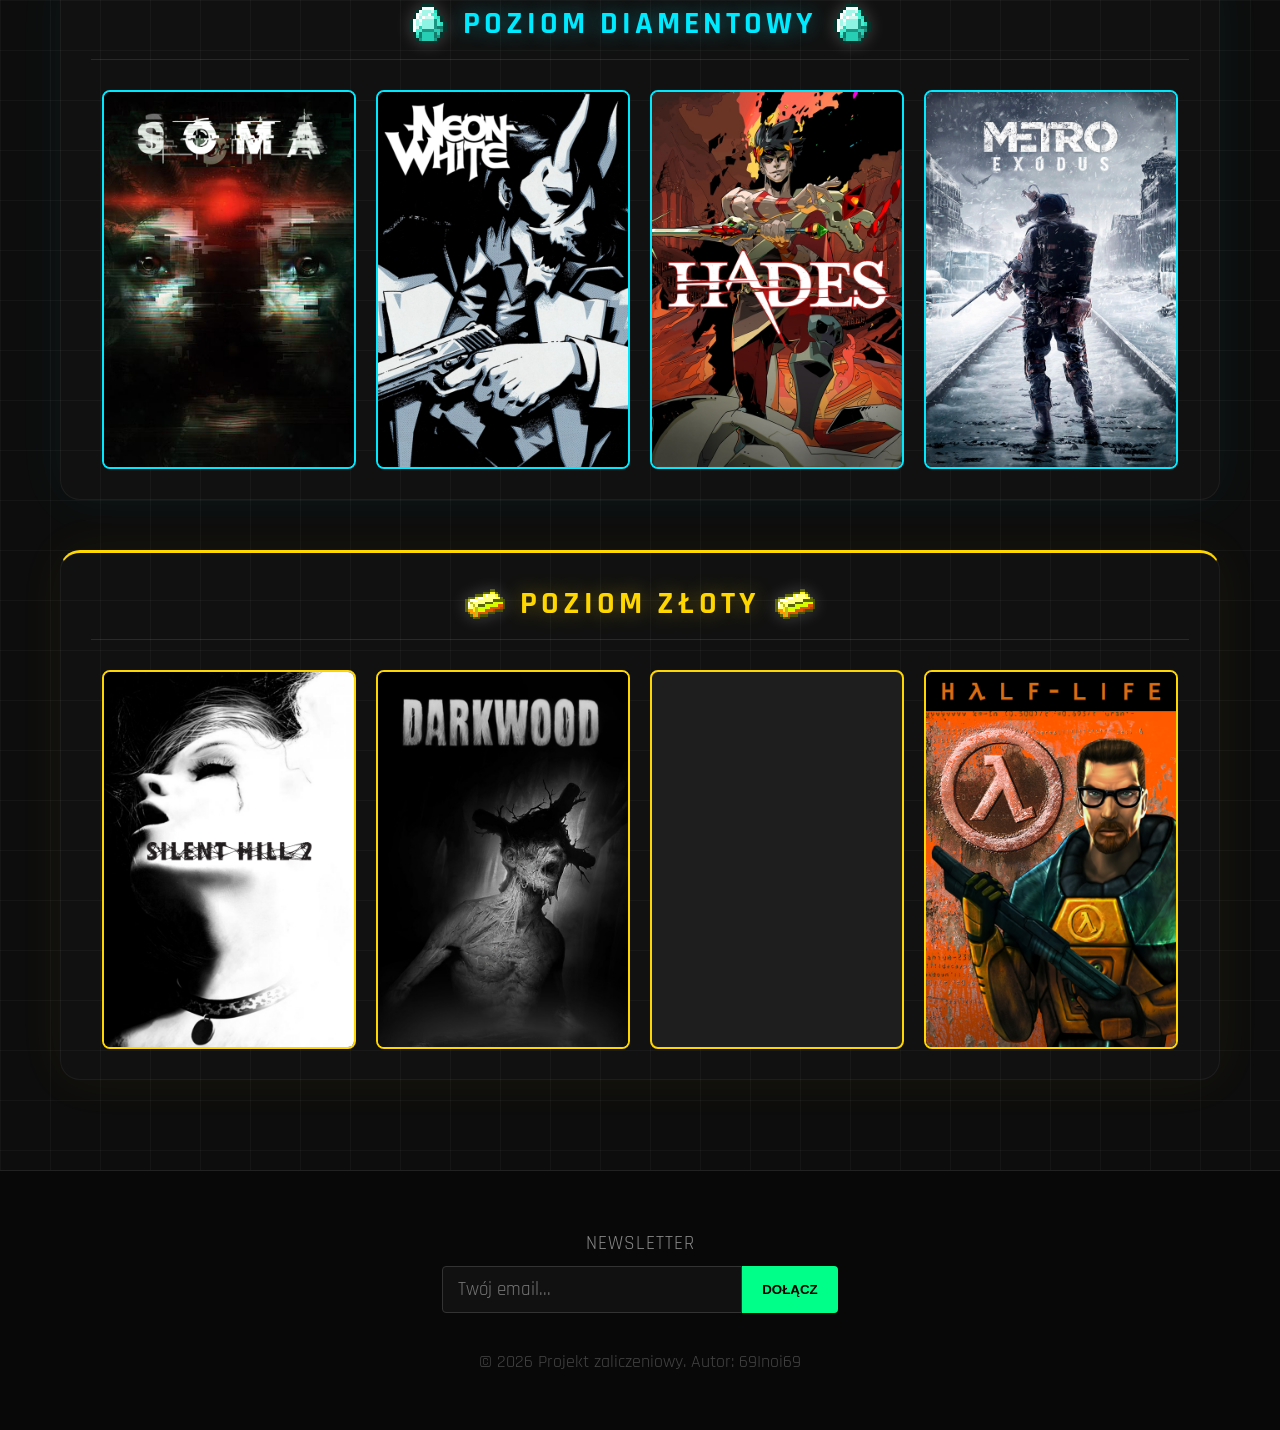
==== commit 955b9147: "Clean up leftovers: restore the cat, fix dead links and unused code - add the missing #quantum-cat e" ====
--- a/index.html
+++ b/index.html
@@ -117,14 +117,14 @@
           />
         </div>
         <div class="emerald-grid">
-          <a href="game_fear.html" class="game-card emerald" data-game="fear">
+          <a href="#" class="game-card emerald" data-game="fear">
             <div
               class="card-img"
               style="background-image: url('grafika/karteczki/fear_card.png')"
             ></div>
             <div class="card-overlay"><h3>FEAR</h3></div>
           </a>
-          <a href="game_ds.html" class="game-card emerald" data-game="ds">
+          <a href="#" class="game-card emerald" data-game="ds">
             <div
               class="card-img"
               style="background-image: url('grafika/karteczki/ds_card.png')"
@@ -149,7 +149,7 @@
           />
         </div>
         <div class="diamond-grid">
-          <a href="game_soma.html" class="game-card diamond" data-game="soma">
+          <a href="#" class="game-card diamond" data-game="soma">
             <div
               class="card-img"
               style="background-image: url('grafika/karteczki/soma_card.png')"
@@ -157,7 +157,7 @@
             <div class="card-overlay"><h3>SOMA</h3></div>
           </a>
           <a
-            href="game_neon_white.html"
+            href="#"
             class="game-card diamond"
             data-game="neon_white"
           >
@@ -169,7 +169,7 @@
             ></div>
             <div class="card-overlay"><h3>Neon White</h3></div>
           </a>
-          <a href="game_hades.html" class="game-card diamond" data-game="hades">
+          <a href="#" class="game-card diamond" data-game="hades">
             <div
               class="card-img"
               style="background-image: url('grafika/karteczki/hades_card.jpg')"
@@ -177,7 +177,7 @@
             <div class="card-overlay"><h3>Hades</h3></div>
           </a>
           <a
-            href="game_metro.html"
+            href="#"
             class="game-card diamond"
             data-game="metro"
           >
@@ -205,7 +205,7 @@
           />
         </div>
         <div class="gold-grid">
-          <a href="game_sh2.html" class="game-card gold" data-game="sh2">
+          <a href="#" class="game-card gold" data-game="sh2">
             <div
               class="card-img"
               style="background-image: url('grafika/karteczki/sh2_card.png')"
@@ -213,7 +213,7 @@
             <div class="card-overlay"><h3>Silent Hill 2</h3></div>
           </a>
           <a
-            href="game_darkwood.html"
+            href="#"
             class="game-card gold"
             data-game="darkwood"
           >
@@ -225,14 +225,14 @@
             ></div>
             <div class="card-overlay"><h3>Darkwood</h3></div>
           </a>
-          <a href="game_nv.html" class="game-card gold" data-game="nv">
+          <a href="#" class="game-card gold" data-game="nv">
             <div
               class="card-img"
               style="background-image: url('grafika/karteczki/fallout_card.png')"
             ></div>
             <div class="card-overlay"><h3>Fallout: New Vegas</h3></div>
           </a>
-          <a href="game_hl1.html" class="game-card gold" data-game="hl1">
+          <a href="#" class="game-card gold" data-game="hl1">
             <div
               class="card-img"
               style="background-image: url('grafika/karteczki/hl1_card.png')"
@@ -261,6 +261,8 @@
     </footer>
 
     <button id="back-to-top" title="Do góry">↑</button>
+
+    <div id="quantum-cat" title="Złap mnie, jeśli potrafisz" aria-hidden="true">🐈</div>
 
     <div class="game-modal" id="game-modal" aria-hidden="true">
       <button
--- a/style.css
+++ b/style.css
@@ -13,15 +13,14 @@
     --emerald: #50c878;
     --diamond: #00eaff;
     --gold: #ffd700;
-    --iron: #a19d94;
     
     --header-height: 90px;
     --transition: all 0.3s cubic-bezier(0.25, 0.8, 0.25, 1);
 }
 
 @keyframes fadeInPage {
-    from { opacity: 0; transform: translateY(10px); }
-    to { opacity: 1; transform: translateY(0); }
+    from { opacity: 0; }
+    to { opacity: 1; }
 }
 
 /* =========================================================
@@ -217,7 +216,7 @@
 .game-card.gold:hover { box-shadow: 0 0 25px var(--gold); border-color: #fff; }
 
 /* =========================================================
-   6. PODSTRONY SZCZEGÓŁÓW GRY (Game Details)
+   6. SZCZEGÓŁY GRY W MODALU (Game Details)
    ========================================================= */
 .game-split-view {
     display: flex;
@@ -254,7 +253,6 @@
 
 .action-area { margin-top: auto; padding-top: 15px; border-top: 1px solid #333; display: flex; align-items: center; justify-content: space-between; gap: 10px; }
 .big-rating { font-size: 2.2rem; font-weight: 800; color: var(--gold); }
-.big-rating span { font-size: 1rem; color: #666; font-weight: 400; margin-left: 5px; }
 .btn-steam-big { 
     background: var(--accent); color: #000; text-decoration: none; font-weight: 700; 
     padding: 10px 25px; text-transform: uppercase; font-size: 0.9rem;
@@ -345,7 +343,6 @@
     .launcher-header { grid-template-columns: 1fr auto; height: auto; padding: 15px; row-gap: 15px; }
     .header-center { grid-column: 1 / -1; display: flex; justify-content: center; order: 3; }
     .header-right { justify-content: flex-end; }
-    .diamond-grid, .gold-grid, .emerald-grid { grid-template-columns: repeat(2, 1fr); }
     .hero-content { flex-direction: column; text-align: center; }
     .hero-description { text-align: center; border-left: none; border-top: 3px solid var(--accent); padding-left: 15px; border-radius: 0 0 10px 10px; margin-top: 20px; }
     
@@ -362,7 +359,6 @@
 }
 
 @media (max-width: 600px) {
-    .diamond-grid, .gold-grid, .emerald-grid { grid-template-columns: 1fr; }
     .tier-box { padding: 20px; }
     .tier-header {
         flex-direction: column;
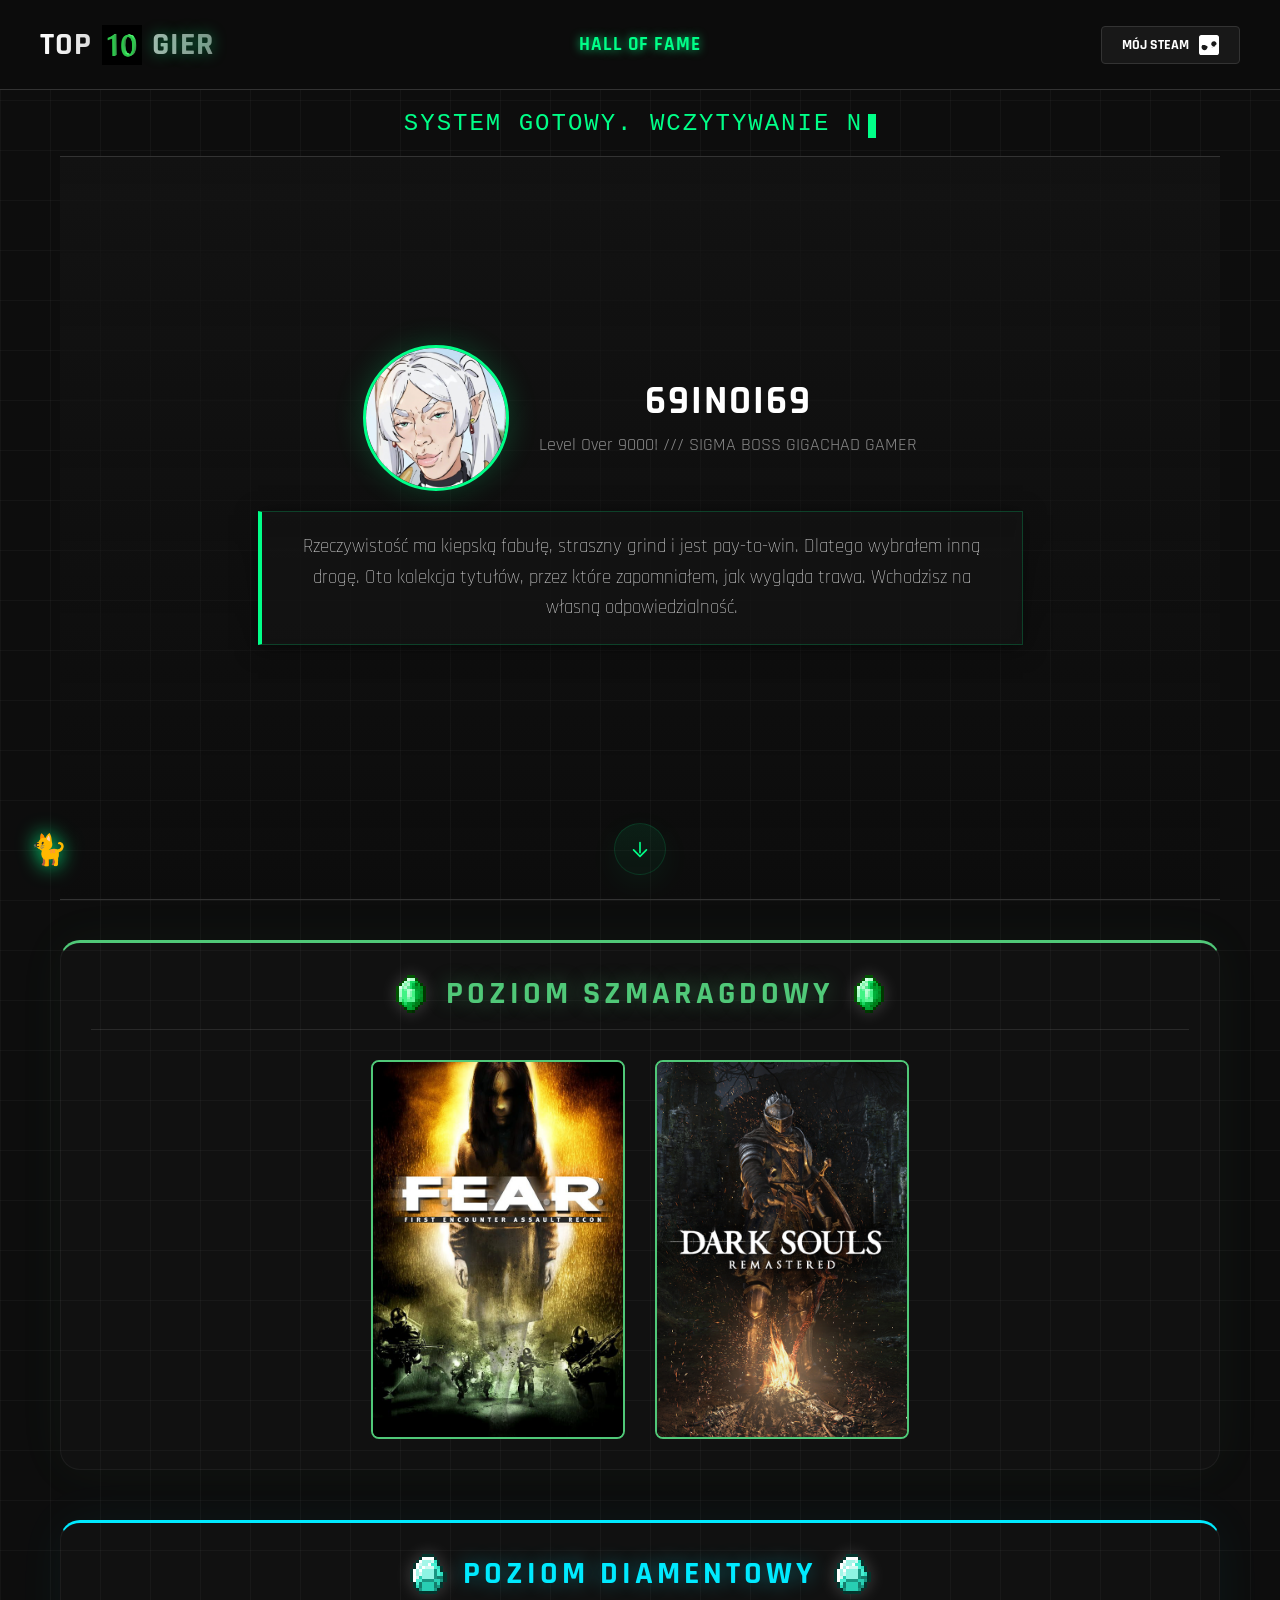
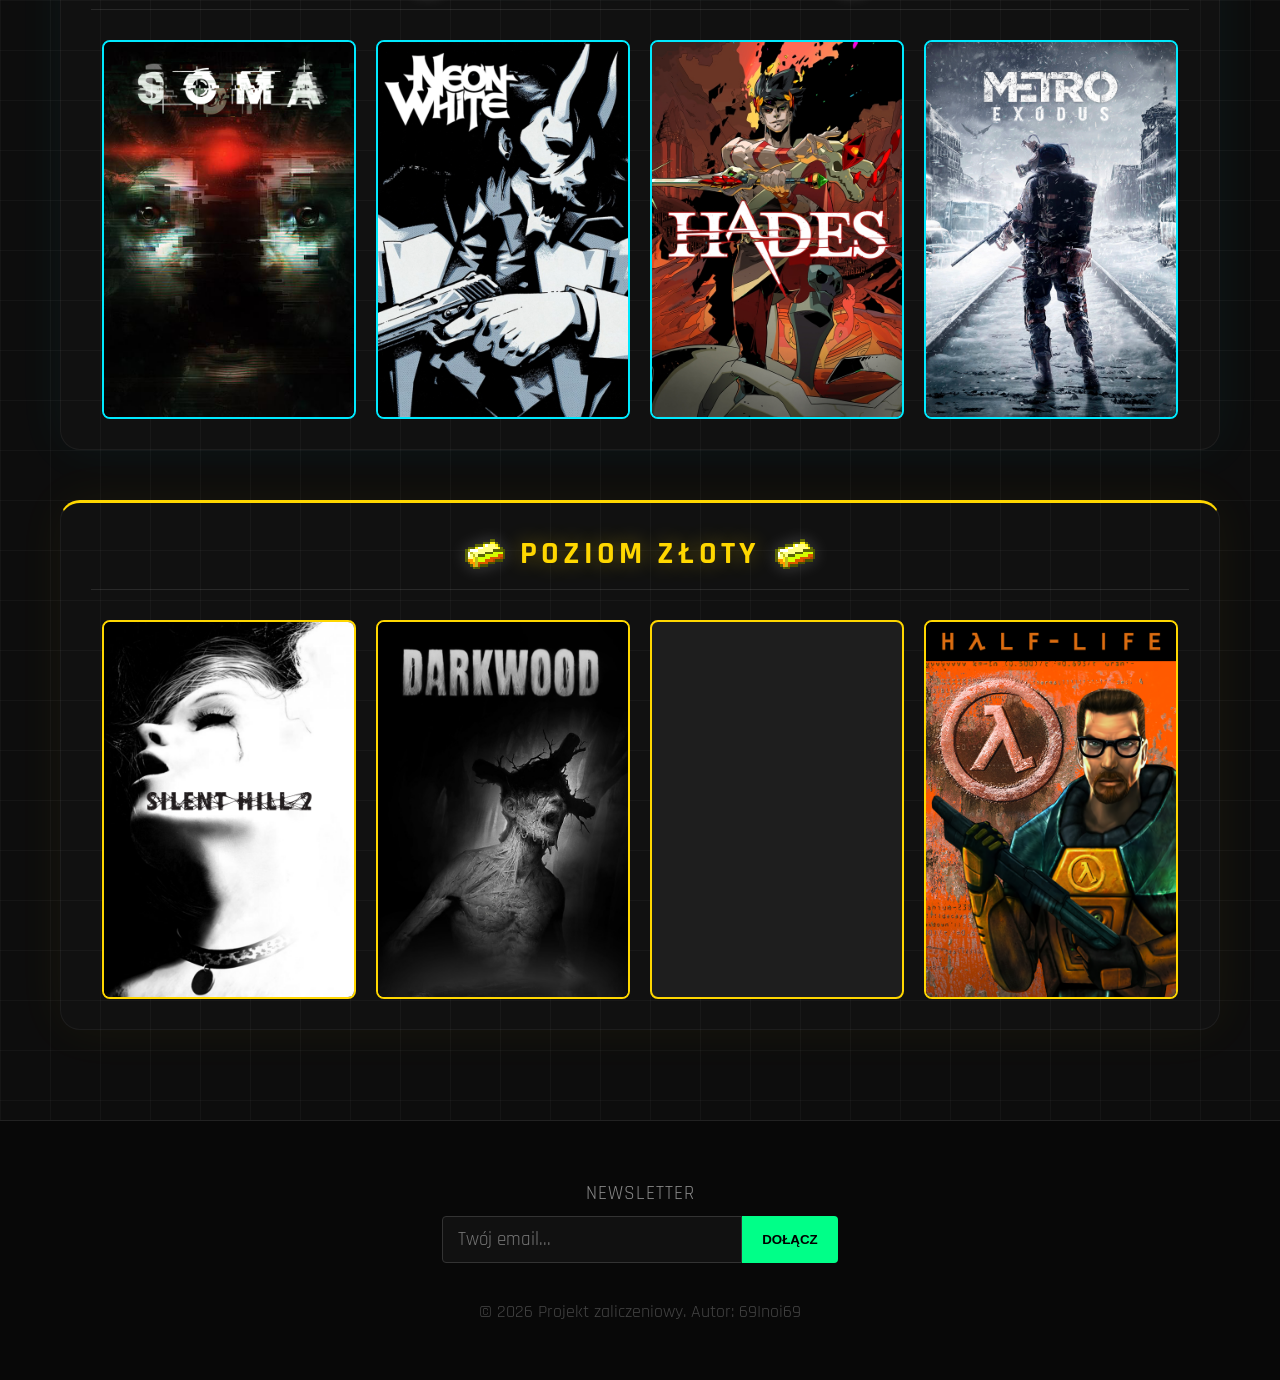
==== commit 534fe1b0: "Fit the first screen to the viewport so the scroll arrow is visible on load The arrow was absolutely" ====
--- a/index.html
+++ b/index.html
@@ -53,6 +53,8 @@
     </header>
 
     <main class="container">
+      <!-- Pierwszy ekran: intro + profil + strzałka, zawsze mieści się w oknie -->
+      <div class="first-screen">
       <div class="intro-section">
         <span class="typing-text" id="intro-text"></span
         ><span class="cursor"></span>
@@ -101,6 +103,7 @@
           </svg>
         </button>
       </section>
+      </div>
 
       <div class="tier-box emerald-theme">
         <div class="tier-header emerald">
--- a/style.css
+++ b/style.css
@@ -88,31 +88,36 @@
 /* =========================================================
    3. SEKCJA GŁÓWNA (Hero Section)
    ========================================================= */
-.container { 
-    max-width: 1200px; margin: 0 auto; padding: 40px 20px; 
-    padding-top: calc(var(--header-height) + 40px); width: 100%; box-sizing: border-box; flex: 1; 
-}
-.intro-section { text-align: center; margin-bottom: 20px; min-height: 30px; }
+.container {
+    max-width: 1200px; margin: 0 auto; padding: 40px 20px;
+    /* --header-offset ustawia JS (prawdziwa wysokość nagłówka, na telefonie jest wyższy) */
+    padding-top: calc(var(--header-offset, var(--header-height)) + 20px); width: 100%; box-sizing: border-box; flex: 1;
+}
+
+/* Pierwszy ekran = dokładnie wysokość okna minus nagłówek, żeby strzałka była widoczna od razu */
+.first-screen {
+    display: flex; flex-direction: column;
+    min-height: calc(100vh - var(--header-offset, var(--header-height)) - 20px);
+    min-height: calc(100svh - var(--header-offset, var(--header-height)) - 20px);
+    margin-bottom: 40px;
+}
+
+.intro-section { text-align: center; margin-bottom: 16px; min-height: 30px; }
 .typing-text { font-size: 1.5rem; color: var(--accent); font-family: 'Courier New', monospace; text-transform: uppercase; letter-spacing: 2px; }
 .cursor { display: inline-block; width: 8px; height: 1.5rem; background: var(--accent); animation: blink 1s infinite; vertical-align: middle; margin-left: 5px; }
 @keyframes blink { 0%, 100% { opacity: 1; } 50% { opacity: 0; } }
 
 .steam-hero {
-    display: flex; flex-direction: column; align-items: center; justify-content: center; gap: 20px;
+    flex: 1;
+    display: flex; flex-direction: column; align-items: center; gap: 20px;
     background: linear-gradient(180deg, rgba(20,20,20,0.8) 0%, rgba(0,0,0,0) 100%);
-    padding: 40px 20px;
-    padding-bottom: 120px; /* Rezerwacja miejsca na przycisk przewijania */
-    min-height: calc(100vh - var(--header-height) - 40px);
-    margin-bottom: 40px;
+    padding: 30px 20px 24px;
     border-top: 1px solid #333; border-bottom: 1px solid #333;
     position: relative; text-align: center; box-sizing: border-box;
 }
 
-@media (max-width: 600px) {
-    .steam-hero { min-height: calc(100vh - var(--header-height) - 20px); padding-bottom: 160px; }
-    .hero-description { padding: 16px 20px; }
-} 
-.hero-content { display: flex; align-items: center; gap: 30px; margin-bottom: 20px; }
+/* Wolne miejsce dzieli się po równo: treść na środku, strzałka na samym dole */
+.hero-content { display: flex; align-items: center; gap: 30px; margin-top: auto; }
 .steam-avatar { width: 140px; height: 140px; border-radius: 50%; border: 3px solid var(--accent); box-shadow: 0 0 30px rgba(0, 255, 136, 0.2); object-fit: cover; }
 .steam-info h2 { margin: 0; font-size: 2.5rem; text-transform: uppercase; line-height: 1.1; letter-spacing: 2px; }
 .steam-info p { color: var(--text-muted); margin: 10px 0 0 0; font-size: 1.1rem; }
@@ -120,7 +125,6 @@
 .hero-description {
     max-width: 700px;
     padding: 20px 30px;
-    margin-top: 20px;
     background: rgba(20, 20, 20, 0.6);
     border: 1px solid rgba(0, 255, 136, 0.2);
     border-left: 4px solid var(--accent);
@@ -131,13 +135,12 @@
     line-height: 1.6;
     font-size: 1.2rem;
 }
+.hero-description p { margin: 0; }
 
 /* Przycisk Scroll-down */
 .scroll-down {
-    position: absolute;
-    left: 50%;
-    transform: translateX(-50%);
-    bottom: 60px;
+    flex-shrink: 0;
+    margin-top: auto;
     width: 52px;
     height: 52px;
     border-radius: 50%;
@@ -154,14 +157,42 @@
 }
 .scroll-down svg { width: 22px; height: 22px; display: block; }
 .scroll-down:hover, .scroll-down:focus {
-    transform: translateX(-50%) scale(1.06);
     box-shadow: 0 14px 40px rgba(0,255,136,0.12);
+    border-color: rgba(0,255,136,0.4);
 }
 .scroll-down:focus { outline: 2px solid rgba(0,255,136,0.18); outline-offset: 3px; }
-@keyframes float { 0% { transform: translateX(-50%) translateY(0); } 50% { transform: translateX(-50%) translateY(-6px); } 100% { transform: translateX(-50%) translateY(0); } }
+@keyframes float { 0%, 100% { transform: translateY(0); } 50% { transform: translateY(-6px); } }
 .scroll-down { animation: float 2.8s ease-in-out infinite; }
-@media (max-width: 600px) { 
-    .scroll-down { width: 44px; height: 44px; bottom: 22px; animation: float 2.2s ease-in-out infinite; }
+
+/* Niski ekran laptopa: ściskamy profil, żeby strzałka się zmieściła */
+@media (min-width: 601px) and (max-height: 800px) {
+    .intro-section { margin-bottom: 10px; }
+    .steam-hero { padding: 20px 20px 18px; gap: 14px; }
+    .steam-avatar { width: 110px; height: 110px; }
+    .steam-info h2 { font-size: 2.1rem; }
+    .hero-description { padding: 14px 24px; font-size: 1.1rem; line-height: 1.5; }
+}
+
+/* Telefon */
+@media (max-width: 600px) {
+    .typing-text { font-size: 0.95rem; letter-spacing: 1px; }
+    .cursor { height: 1rem; }
+    .intro-section { margin-bottom: 10px; }
+    .steam-hero { padding: 16px 12px 14px; gap: 12px; }
+    .hero-content { gap: 10px; }
+    .steam-avatar { width: 96px; height: 96px; }
+    .steam-info h2 { font-size: 1.8rem; }
+    .steam-info p { font-size: 0.95rem; margin-top: 6px; }
+    .hero-description { padding: 12px 16px; font-size: 1rem; line-height: 1.45; }
+    .scroll-down { width: 44px; height: 44px; animation-duration: 2.2s; }
+}
+
+/* Mały telefon (np. 360x640) */
+@media (max-width: 600px) and (max-height: 700px) {
+    .steam-avatar { width: 72px; height: 72px; }
+    .steam-info h2 { font-size: 1.5rem; }
+    .steam-info p { font-size: 0.85rem; }
+    .hero-description { font-size: 0.92rem; padding: 10px 14px; }
 }
 
 /* =========================================================
@@ -344,7 +375,7 @@
     .header-center { grid-column: 1 / -1; display: flex; justify-content: center; order: 3; }
     .header-right { justify-content: flex-end; }
     .hero-content { flex-direction: column; text-align: center; }
-    .hero-description { text-align: center; border-left: none; border-top: 3px solid var(--accent); padding-left: 15px; border-radius: 0 0 10px 10px; margin-top: 20px; }
+    .hero-description { text-align: center; border-left: none; border-top: 3px solid var(--accent); border-radius: 0 0 10px 10px; }
     
     .game-modal { overflow-y: auto; }
     .game-modal .game-split-view { height: auto; min-height: 100vh; flex-direction: column; }
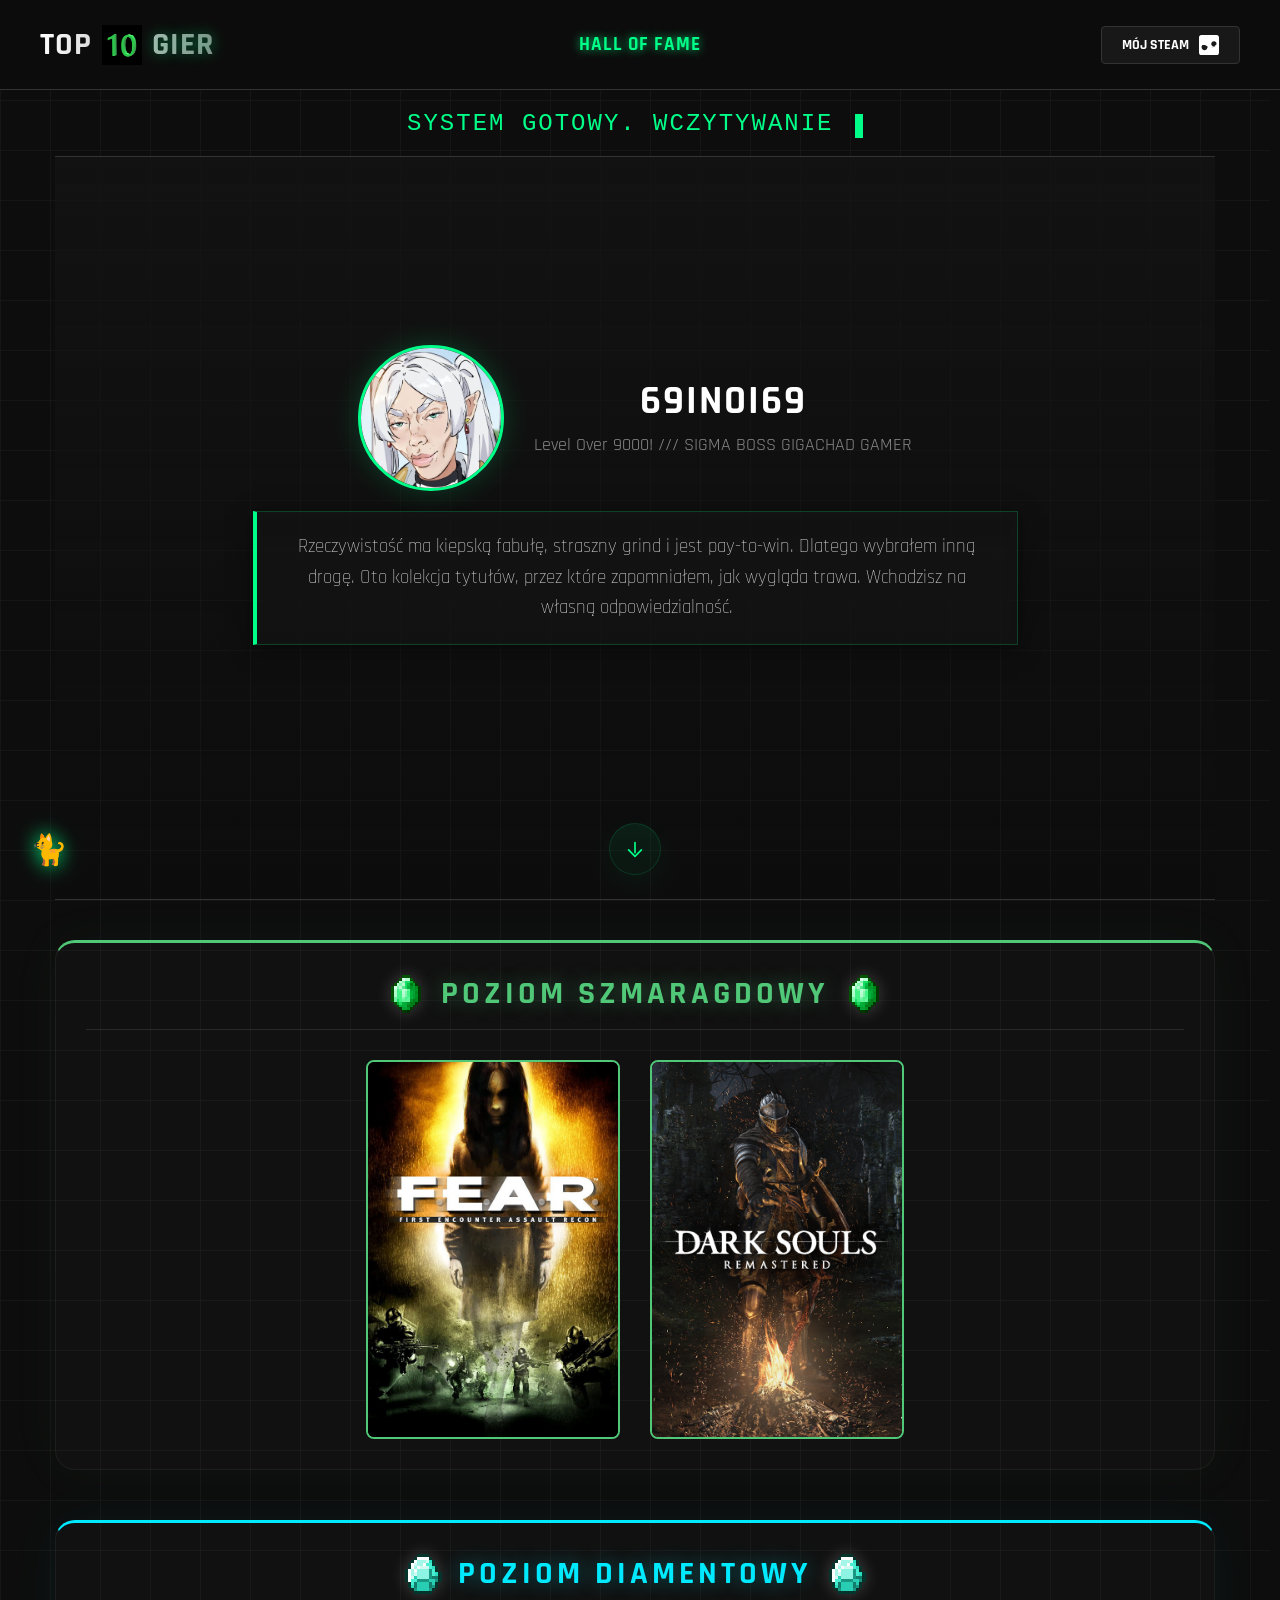
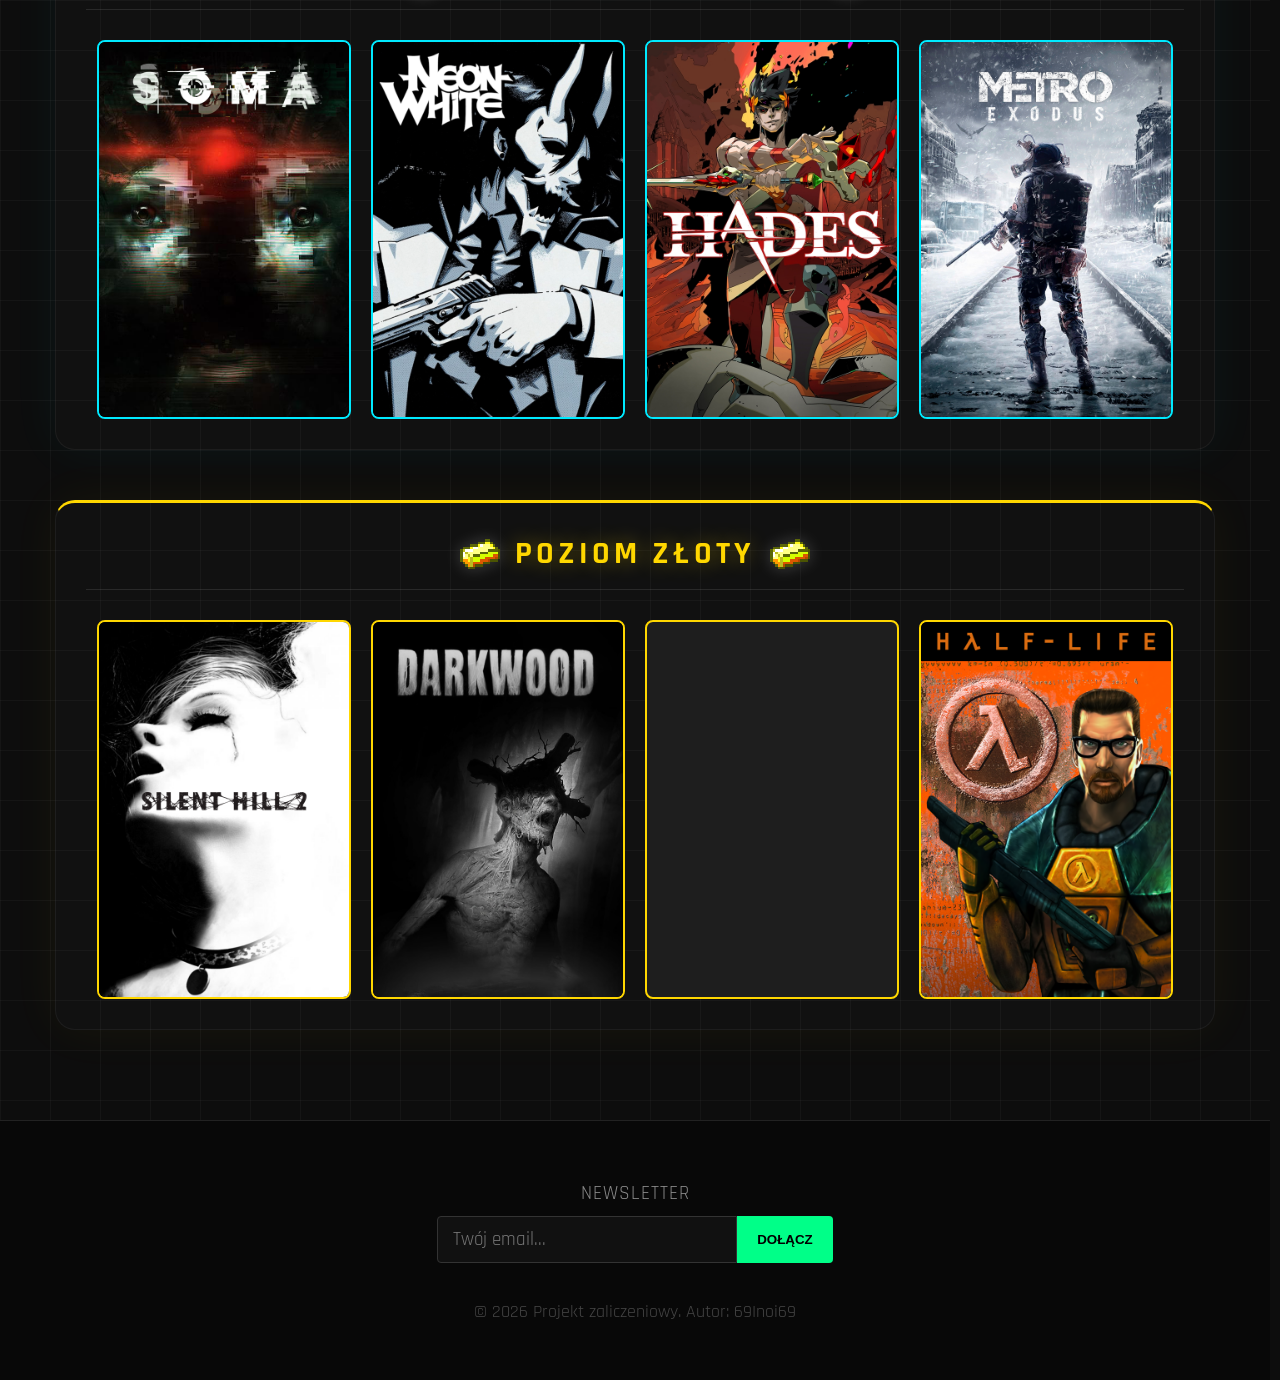
==== commit 02a6c604: "Redesign the game preview to fit any screen, polish the page, English README Game preview: - centere" ====
--- a/index.html
+++ b/index.html
@@ -268,48 +268,50 @@
     <div id="quantum-cat" title="Złap mnie, jeśli potrafisz" aria-hidden="true">🐈</div>
 
     <div class="game-modal" id="game-modal" aria-hidden="true">
-      <button
-        class="game-modal-close"
-        id="game-modal-close"
-        aria-label="Zamknij"
+      <article
+        class="game-sheet"
+        role="dialog"
+        aria-modal="true"
+        aria-labelledby="game-modal-title"
       >
-        &times;
-      </button>
-      <div class="game-split-view">
-        <div
-          class="game-art-section"
-          id="game-modal-art"
-          role="img"
-          aria-label="Okładka gry"
-        ></div>
-        <div class="game-info-section">
-          <h1 class="game-title" id="game-modal-title"></h1>
-          <div class="game-meta" id="game-modal-meta"></div>
-          <div class="review-block">
-            <p class="review-text" id="game-modal-review"></p>
-            <div class="pros-cons">
-              <div class="pc-col pros">
-                <h3>Zalety</h3>
-                <ul id="game-modal-pros"></ul>
-              </div>
-              <div class="pc-col cons">
-                <h3>Wady</h3>
-                <ul id="game-modal-cons"></ul>
-              </div>
+        <button
+          class="game-modal-close"
+          id="game-modal-close"
+          aria-label="Zamknij"
+        >
+          &times;
+        </button>
+        <div class="game-banner" id="game-modal-art">
+          <div class="game-banner-text">
+            <h2 class="game-title" id="game-modal-title"></h2>
+            <div class="game-meta" id="game-modal-meta"></div>
+          </div>
+        </div>
+        <div class="game-body">
+          <p class="review-text" id="game-modal-review"></p>
+          <div class="pros-cons">
+            <div class="pc-col pros">
+              <h3>Zalety</h3>
+              <ul id="game-modal-pros"></ul>
+            </div>
+            <div class="pc-col cons">
+              <h3>Wady</h3>
+              <ul id="game-modal-cons"></ul>
             </div>
           </div>
-          <div class="action-area">
-            <div class="big-rating" id="game-modal-rating"></div>
-            <a
-              href="#"
-              target="_blank"
-              class="btn-steam-big"
-              id="game-modal-steam"
-              >Kup na Steam</a
-            >
-          </div>
-        </div>
-      </div>
+        </div>
+        <div class="game-actions">
+          <div class="big-rating" id="game-modal-rating"></div>
+          <a
+            href="#"
+            target="_blank"
+            rel="noopener"
+            class="btn-steam-big"
+            id="game-modal-steam"
+            >Kup na Steam</a
+          >
+        </div>
+      </article>
     </div>
 
     <script src="script.js"></script>
--- a/style.css
+++ b/style.css
@@ -26,6 +26,22 @@
 /* =========================================================
    1. PODSTAWOWE STYLE STRONY (Base Styles)
    ========================================================= */
+html {
+    /* Ciemny, cienki pasek przewijania zamiast szarego systemowego,
+       a miejsce na niego zarezerwowane: po otwarciu podglądu strona nie skacze w bok */
+    scrollbar-color: #2e2e2e var(--bg-color);
+    scrollbar-width: thin;
+    scrollbar-gutter: stable;
+}
+::-webkit-scrollbar { width: 10px; }
+::-webkit-scrollbar-track { background: var(--bg-color); }
+::-webkit-scrollbar-thumb { background: #2e2e2e; border-radius: 5px; border: 2px solid var(--bg-color); }
+::-webkit-scrollbar-thumb:hover { background: #444; }
+
+/* Widoczny fokus przy nawigacji klawiaturą */
+:focus-visible { outline: 2px solid var(--accent); outline-offset: 3px; }
+.game-card:focus-visible { outline-offset: 4px; }
+
 body {
     margin: 0;
     font-family: 'Rajdhani', sans-serif;
@@ -247,93 +263,176 @@
 .game-card.gold:hover { box-shadow: 0 0 25px var(--gold); border-color: #fff; }
 
 /* =========================================================
-   6. SZCZEGÓŁY GRY W MODALU (Game Details)
-   ========================================================= */
-.game-split-view {
-    display: flex;
-    width: 100%; position: relative; overflow: hidden;
-}
-
-.game-art-section {
-    flex: 0 0 55%; background-size: cover; background-position: center; position: relative; border-right: 1px solid #333;
-}
-.game-art-section::after {
-    content: ''; position: absolute; inset: 0;
-    background: linear-gradient(90deg, rgba(0,0,0,0.1) 0%, rgba(13,13,13,1) 100%);
-    pointer-events: none;
-}
-
-.game-info-section {
-    flex: 0 0 45%; background: #0d0d0d; padding: 35px; box-sizing: border-box;
-    display: flex; flex-direction: column; overflow: hidden; border-left: 1px solid #222; z-index: 10;
-}
-
-.game-title { font-size: 3rem; color: var(--accent); margin: 0 0 10px 0; text-transform: uppercase; line-height: 1; }
-.game-meta { color: var(--text-muted); margin-bottom: 20px; font-size: 1.05rem; display: flex; gap: 10px; flex-wrap: wrap; }
-.game-meta span { border: 1px solid #333; padding: 4px 10px; border-radius: 4px; font-size: 0.95rem; }
-.review-text { font-size: 1.1rem; line-height: 1.6; color: #ddd; margin-bottom: 20px; }
-
-.pros-cons { display: flex; gap: 18px; margin-bottom: 20px; }
-.pc-col { flex: 1; background: #1a1a1a; padding: 15px; border-radius: 6px; }
-.pc-col h3 { margin: 0 0 8px 0; font-size: 0.95rem; text-transform: uppercase; opacity: 0.7; }
-.pc-col ul { list-style: none; padding: 0; margin: 0; }
-.pc-col li { margin-bottom: 5px; font-size: 0.9rem; position: relative; padding-left: 15px; }
-.pc-col li::before { content: '•'; position: absolute; left: 0; color: #555; }
-.pros h3 { color: var(--accent); }
-.cons h3 { color: #ff4444; }
-
-.action-area { margin-top: auto; padding-top: 15px; border-top: 1px solid #333; display: flex; align-items: center; justify-content: space-between; gap: 10px; }
-.big-rating { font-size: 2.2rem; font-weight: 800; color: var(--gold); }
-.btn-steam-big { 
-    background: var(--accent); color: #000; text-decoration: none; font-weight: 700; 
-    padding: 10px 25px; text-transform: uppercase; font-size: 0.9rem;
-    clip-path: polygon(8px 0, 100% 0, 100% calc(100% - 8px), calc(100% - 8px) 100%, 0 100%, 0 8px); 
-    transition: var(--transition); display: inline-block; white-space: nowrap;
-}
-.btn-steam-big:hover { transform: scale(1.05); box-shadow: 0 0 25px var(--accent); }
-
-/* =========================================================
-   7. MODAL Z PODGLĄDEM GRY (Game Preview Modal)
+   6. PODGLĄD GRY (Game Preview Modal)
+   Karta na środku ekranu: szeroki baner z grafiką gry (grafiki są 16:9),
+   pod nim recenzja i plusy/minusy obok siebie, na dole ocena i Steam.
+   Wszystko mieści się w oknie bez paska przewijania.
    ========================================================= */
 .game-modal {
+    --tier: var(--emerald);
+    --tier-glow: rgba(80, 200, 120, 0.35);
     position: fixed; inset: 0; z-index: 3000;
-    background: rgba(0, 0, 0, 0.85);
+    display: flex; align-items: center; justify-content: center;
+    padding: 4vh 3vw;
+    background: rgba(0, 0, 0, 0.82);
     backdrop-filter: blur(8px);
     opacity: 0; visibility: hidden;
-    transition: opacity 0.3s ease, visibility 0.3s ease;
-    padding: 0; box-sizing: border-box;
-}
-.game-modal.open { opacity: 1; visibility: visible; }
-
-.game-modal .game-split-view {
-    height: 100vh;
-    max-width: 1100px;
-    margin: 0 auto;
-    border-left: 1px solid #222;
-    border-right: 1px solid #222;
-}
-.game-modal .game-info-section { overflow-y: auto; }
+    transition: opacity 0.25s ease, visibility 0.25s ease;
+    box-sizing: border-box;
+}
+.game-modal[data-tier="diamond"] { --tier: var(--diamond); --tier-glow: rgba(0, 234, 255, 0.35); }
+.game-modal[data-tier="gold"]    { --tier: var(--gold);    --tier-glow: rgba(255, 215, 0, 0.3); }
+/* visibility przełącza się od razu przy otwieraniu, inaczej nie da się ustawić fokusu na przycisku zamknięcia */
+.game-modal.open { opacity: 1; visibility: visible; transition: opacity 0.25s ease, visibility 0s; }
+
+.game-sheet {
+    position: relative;
+    box-sizing: border-box;
+    width: min(1040px, 100%);
+    max-height: 100%;
+    display: flex; flex-direction: column;
+    background: #101010;
+    border: 1px solid #262626;
+    border-top: 3px solid var(--tier);
+    border-radius: 14px;
+    overflow: hidden;
+    box-shadow: 0 30px 80px rgba(0, 0, 0, 0.7), 0 0 60px var(--tier-glow);
+    transform: translateY(14px) scale(0.98);
+    transition: transform 0.3s cubic-bezier(0.2, 0.8, 0.2, 1);
+}
+.game-modal.open .game-sheet { transform: none; }
+
+/* Baner: grafika gry, u dołu przechodzi w tło karty, na niej tytuł */
+.game-banner {
+    flex: none;
+    position: relative;
+    height: clamp(170px, 34vh, 360px);
+    background-size: cover;
+    background-position: center 30%;
+    display: flex; align-items: flex-end;
+}
+.game-banner::after {
+    content: ''; position: absolute; inset: 0; pointer-events: none;
+    background: linear-gradient(180deg, rgba(16,16,16,0) 35%, rgba(16,16,16,0.75) 75%, #101010 100%);
+}
+.game-banner-text { position: relative; z-index: 1; padding: 0 32px 6px; }
+
+.game-title {
+    margin: 0 0 10px;
+    font-size: clamp(2rem, 4.2vw, 3.3rem); font-weight: 700; line-height: 0.95;
+    text-transform: uppercase; letter-spacing: 1px;
+    color: var(--tier);
+    text-shadow: 0 2px 18px rgba(0, 0, 0, 0.9), 0 0 24px var(--tier-glow);
+}
+.game-meta { display: flex; flex-wrap: wrap; gap: 8px; }
+.game-meta span {
+    padding: 3px 10px; border-radius: 4px;
+    background: rgba(0, 0, 0, 0.55); border: 1px solid rgba(255, 255, 255, 0.14);
+    color: #bdbdbd; font-size: 0.9rem; font-weight: 500;
+}
+
+/* Treść: recenzja po lewej, plusy i minusy po prawej */
+.game-body {
+    flex: 1 1 auto; min-height: 0;
+    display: grid; grid-template-columns: 1.35fr 1fr; gap: 32px;
+    padding: 22px 32px 24px;
+    overflow-y: auto;
+    scrollbar-width: none;           /* jeśli treść jednak się nie zmieści, przewija się bez paska */
+}
+.game-body::-webkit-scrollbar { display: none; }
+
+.review-text { margin: 0; font-size: 1.12rem; line-height: 1.6; color: #dcdcdc; }
+
+.pros-cons { display: flex; flex-direction: column; gap: 18px; }
+.pc-col { padding-left: 14px; border-left: 2px solid #2c2c2c; }
+.pc-col h3 { margin: 0 0 6px; font-size: 1rem; font-weight: 700; letter-spacing: 1px; text-transform: uppercase; }
+.pros { border-left-color: rgba(0, 255, 136, 0.45); }
+.cons { border-left-color: rgba(255, 85, 85, 0.45); }
+.pros h3 { color: var(--accent); }
+.cons h3 { color: #ff5555; }
+.pc-col ul { list-style: none; padding: 0; margin: 0; }
+.pc-col li { position: relative; padding-left: 16px; margin-bottom: 4px; font-size: 1rem; line-height: 1.35; color: #cfcfcf; }
+.pros li::before, .cons li::before { position: absolute; left: 0; font-weight: 700; }
+.pros li::before { content: '+'; color: var(--accent); }
+.cons li::before { content: '−'; color: #ff5555; }
+
+/* Dół: ocena i Steam */
+.game-actions {
+    flex: none;
+    display: flex; align-items: center; justify-content: space-between; gap: 16px;
+    padding: 14px 32px;
+    border-top: 1px solid #222;
+    background: #0c0c0c;
+}
+.big-rating {
+    min-width: 0;
+    font-size: clamp(1.4rem, 2.6vw, 2rem); font-weight: 700; line-height: 1;
+    letter-spacing: 2px; text-transform: uppercase;
+    color: var(--tier);
+    white-space: nowrap; overflow: hidden; text-overflow: ellipsis;
+}
+.btn-steam-big {
+    flex: none;
+    background: var(--tier); color: #000; text-decoration: none;
+    font-weight: 700; font-size: 0.95rem; letter-spacing: 1px; text-transform: uppercase;
+    padding: 10px 24px; white-space: nowrap;
+    clip-path: polygon(8px 0, 100% 0, 100% calc(100% - 8px), calc(100% - 8px) 100%, 0 100%, 0 8px);
+    transition: transform 0.2s ease, filter 0.2s ease;
+}
+.btn-steam-big:hover { transform: translateY(-2px); filter: brightness(1.12); }
 
 .game-modal-close {
-    position: absolute; top: 15px; right: 20px; z-index: 3100;
-    width: 44px; height: 44px;
-    background: rgba(20, 20, 20, 0.9);
-    color: #fff;
-    border: 1px solid #333;
-    border-radius: 6px;
-    font-size: 1.6rem;
-    line-height: 1;
-    cursor: pointer;
-    transition: var(--transition);
-}
-.game-modal-close:hover {
-    color: var(--accent);
-    border-color: var(--accent);
-    box-shadow: 0 0 15px rgba(0, 255, 136, 0.3);
-}
-
-/* =========================================================
-   8. STOPKA I ELEMENTY UI (Footer & UI Elements)
+    position: absolute; top: 14px; right: 14px; z-index: 2;
+    width: 40px; height: 40px; border-radius: 50%;
+    display: flex; align-items: center; justify-content: center;
+    background: rgba(0, 0, 0, 0.6); color: #fff;
+    border: 1px solid rgba(255, 255, 255, 0.2);
+    font-size: 1.5rem; line-height: 1; cursor: pointer;
+    backdrop-filter: blur(4px);
+    transition: border-color 0.2s ease, color 0.2s ease;
+}
+.game-modal-close:hover,
+.game-modal-close:focus-visible { color: var(--tier); border-color: var(--tier); outline: none; }
+
+/* Niski ekran (laptop): mniejszy baner i ciaśniej */
+@media (min-width: 761px) and (max-height: 820px) {
+    .game-banner { height: clamp(150px, 28vh, 260px); }
+    .game-body { padding-top: 16px; padding-bottom: 18px; gap: 26px; }
+    .review-text { font-size: 1.04rem; line-height: 1.5; }
+    .pc-col li { font-size: 0.95rem; }
+    .pros-cons { gap: 12px; }
+    .game-actions { padding: 10px 32px; }
+}
+
+/* Telefon i wąskie okno: karta na cały ekran, przewija się cała (bez paska), przycisk Steam zawsze widoczny */
+@media (max-width: 760px) {
+    .game-modal { padding: 0; }
+    .game-sheet {
+        width: 100%; height: 100%; max-height: none;
+        border: none; border-top: 3px solid var(--tier); border-radius: 0;
+        overflow-y: auto; scrollbar-width: none;
+    }
+    .game-sheet > * { flex: none; }
+    .game-sheet > .game-body { flex: 1 0 auto; }   /* krótka recenzja: ocena i Steam i tak przy dolnej krawędzi */
+    .game-sheet::-webkit-scrollbar { display: none; }
+    .game-banner { height: auto; aspect-ratio: 16 / 10; min-height: 200px; }
+    .game-banner-text { padding: 0 20px 4px; }
+    .game-title { font-size: clamp(1.8rem, 8vw, 2.4rem); }
+    .game-meta span { font-size: 0.8rem; padding: 2px 8px; }
+    .game-body { display: block; padding: 16px 20px 20px; overflow: visible; }
+    .review-text { font-size: 1rem; margin-bottom: 20px; }
+    .pc-col li { font-size: 0.95rem; }
+    .game-actions { position: sticky; bottom: 0; padding: 12px 20px; }
+    .big-rating { font-size: clamp(1.05rem, 5vw, 1.4rem); letter-spacing: 1px; white-space: normal; line-height: 1.1; }
+    .game-modal-close { position: fixed; top: 12px; right: 12px; }
+}
+
+@media (prefers-reduced-motion: reduce) {
+    .game-modal, .game-sheet { transition: none; }
+}
+
+/* =========================================================
+   7. STOPKA I ELEMENTY UI (Footer & UI Elements)
    ========================================================= */
 footer { 
     background: #080808; color: #444; border-top: 1px solid #222; 
@@ -368,7 +467,7 @@
 #quantum-cat:active { transform: scale(0.8); }
 
 /* =========================================================
-   9. RESPANSYWNOŚĆ (RWD - Mobile & Tablet)
+   8. RESPANSYWNOŚĆ (RWD - Mobile & Tablet)
    ========================================================= */
 @media (max-width: 900px) {
     .launcher-header { grid-template-columns: 1fr auto; height: auto; padding: 15px; row-gap: 15px; }
@@ -376,17 +475,7 @@
     .header-right { justify-content: flex-end; }
     .hero-content { flex-direction: column; text-align: center; }
     .hero-description { text-align: center; border-left: none; border-top: 3px solid var(--accent); border-radius: 0 0 10px 10px; }
-    
-    .game-modal { overflow-y: auto; }
-    .game-modal .game-split-view { height: auto; min-height: 100vh; flex-direction: column; }
-    .game-art-section { height: 300px; flex: none; border-right: none; border-bottom: 1px solid #333; }
-    .game-info-section { width: 100%; flex: none; border-left: none; padding: 25px; }
-    
-    .game-title { font-size: 2rem; }
-    .game-meta { font-size: 0.85rem; }
-    .review-text { font-size: 0.9rem; }
-    .big-rating { font-size: 1.6rem; }
-    .btn-steam-big { padding: 8px 18px; font-size: 0.75rem; }
+
 }
 
 @media (max-width: 600px) {
@@ -413,16 +502,11 @@
     .newsletter-form { flex-direction: column; width: 100%; box-sizing: border-box; }
     .newsletter-input { width: 100%; border-radius: 4px; box-sizing: border-box; }
     .newsletter-btn { width: 100%; border-radius: 4px; margin-top: 8px; box-sizing: border-box; }
-    
-    .game-title { font-size: 1.8rem; margin: 0 0 6px 0; }
-    .game-meta { font-size: 0.85rem; margin-bottom: 12px; }
-    .game-meta span { padding: 3px 6px; font-size: 0.75rem; }
-    .review-text { font-size: 0.9rem; margin-bottom: 12px; }
-    .pros-cons { gap: 10px; margin-bottom: 12px; }
-    .pc-col { padding: 10px; }
-    .pc-col h3 { font-size: 0.75rem; margin-bottom: 4px; }
-    .pc-col li { font-size: 0.7rem; margin-bottom: 2px; }
-    .big-rating { font-size: 1.5rem; }
-    .btn-steam-big { padding: 7px 15px; font-size: 0.75rem; }
-    .game-info-section { padding: 20px; }
-}
+
+}
+
+/* Ograniczone animacje, jeśli system o to prosi */
+@media (prefers-reduced-motion: reduce) {
+    *, *::before, *::after { animation: none !important; transition-duration: 0.01ms !important; }
+    html { scroll-behavior: auto; }
+}
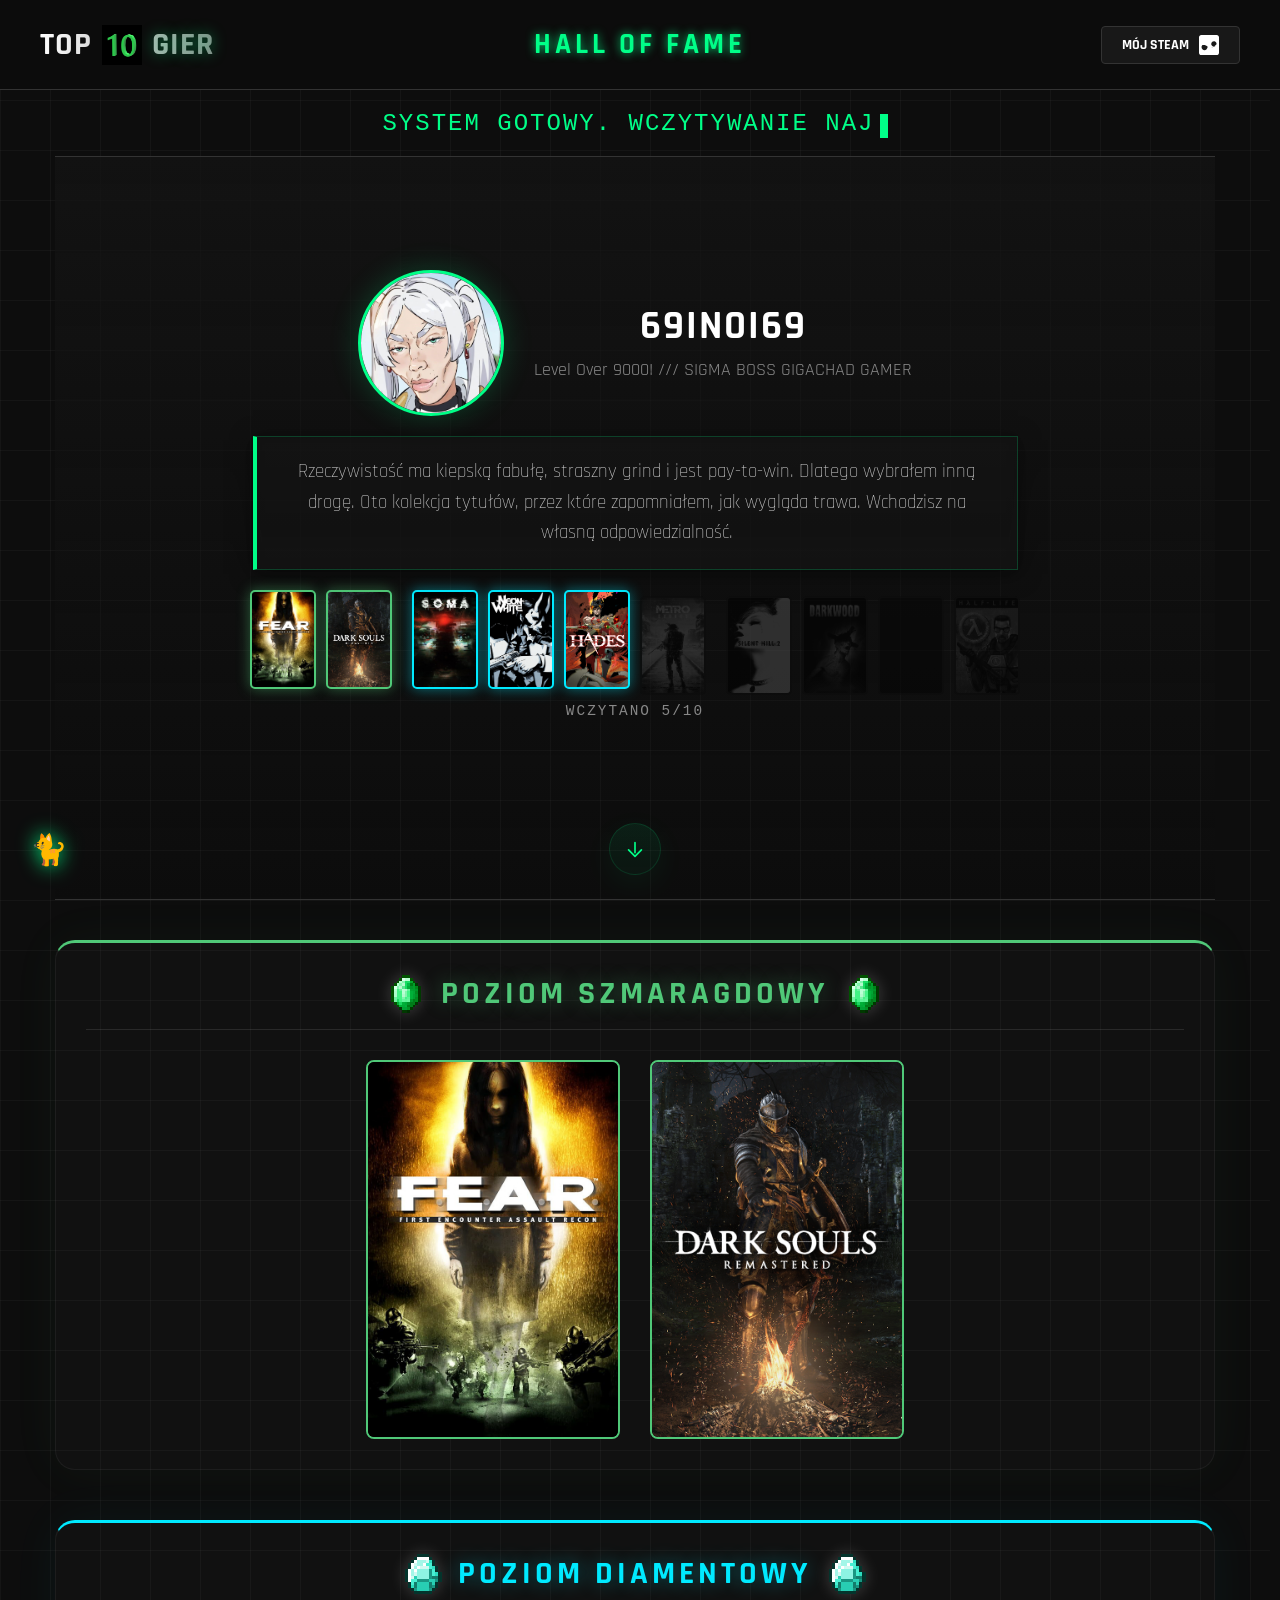
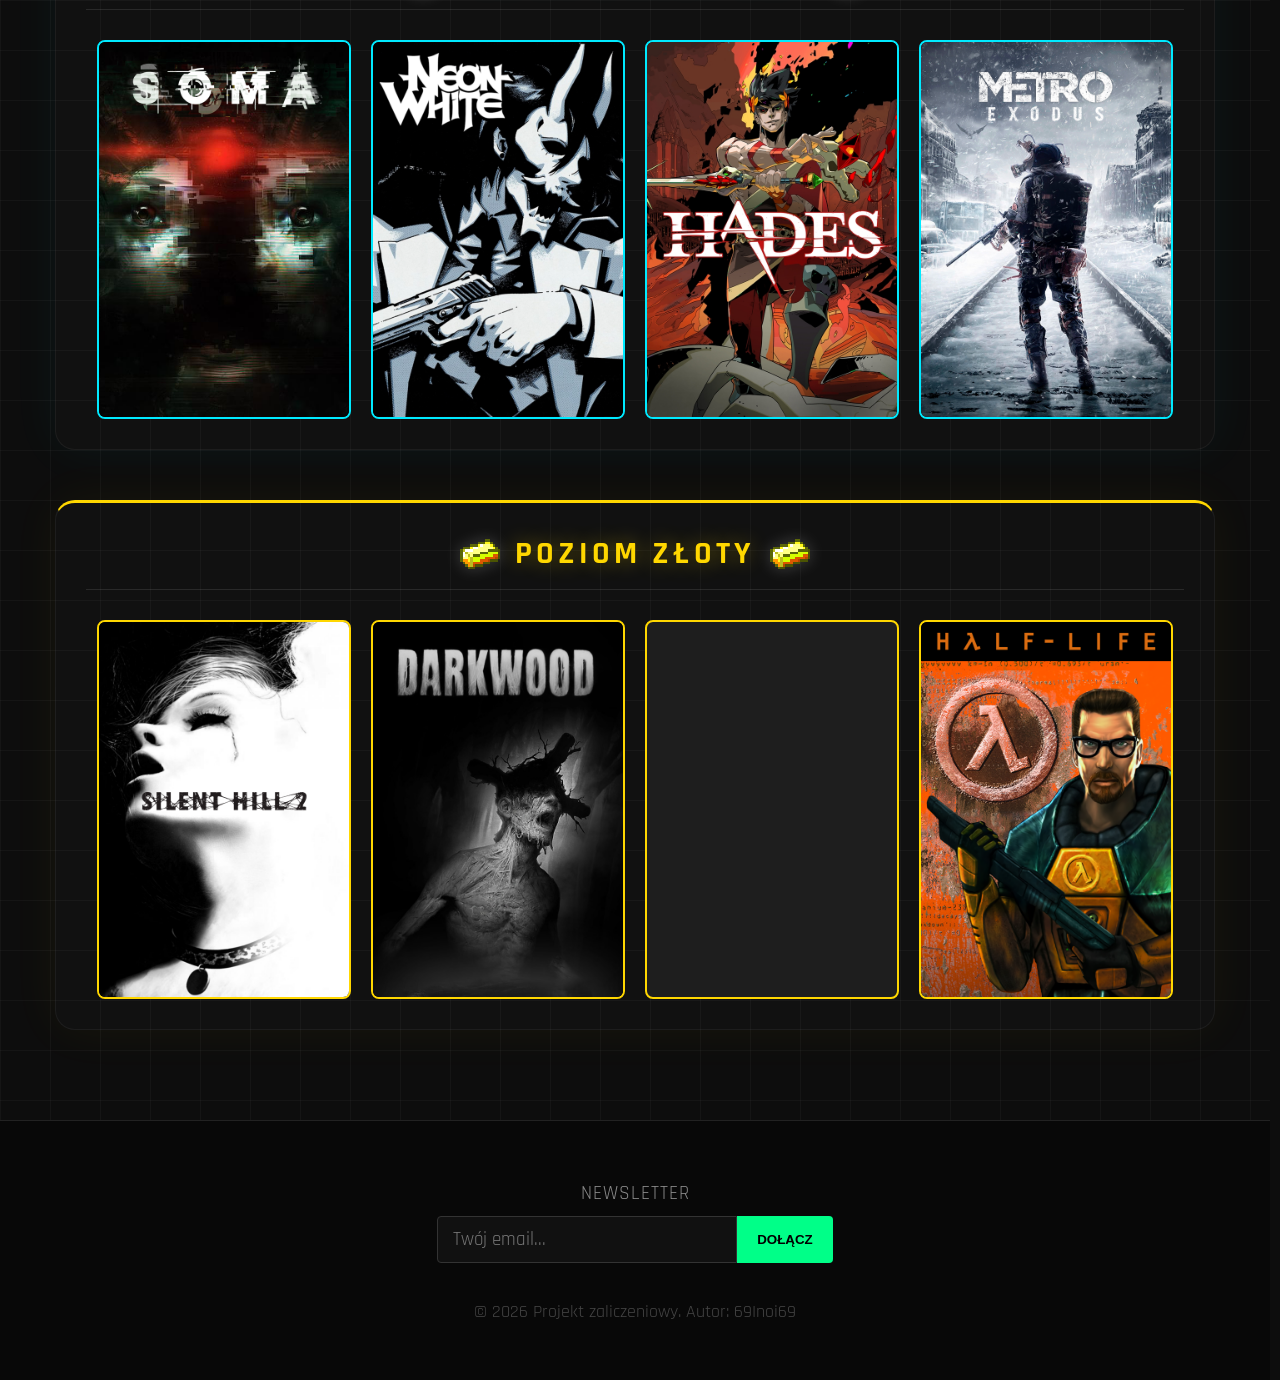
==== commit 4dbff36a: "First screen: library loading strip, pulsing arrow, bigger HALL OF FAME - under the intro, covers of" ====
--- a/index.html
+++ b/index.html
@@ -80,6 +80,11 @@
             odpowiedzialność.
           </p>
         </div>
+        <!-- "Wczytywanie" biblioteki: miniatury 10 gier zapalają się po kolei w kolorze swojego poziomu -->
+        <div class="loadout">
+          <div class="loadout-row" id="loadout-row"></div>
+          <div class="loadout-status" id="loadout-status" aria-live="polite"></div>
+        </div>
         <button
           class="scroll-down"
           aria-label="Przewiń w dół"
--- a/style.css
+++ b/style.css
@@ -94,7 +94,7 @@
 .logo span { color: var(--accent); text-shadow: 0 0 15px rgba(0, 255, 136, 0.4); }
 
 .header-center nav ul { list-style: none; display: flex; gap: 30px; margin: 0; padding: 0; }
-.header-center nav a { text-decoration: none; color: var(--text-muted); font-size: 1.2rem; text-transform: uppercase; font-weight: 700; letter-spacing: 1px; transition: var(--transition); }
+.header-center nav a { text-decoration: none; color: var(--text-muted); font-size: 1.8rem; text-transform: uppercase; font-weight: 700; letter-spacing: 4px; transition: var(--transition); }
 .header-center nav a.active, .header-center nav a:hover { color: var(--accent); text-shadow: 0 0 10px rgba(0, 255, 136, 0.8); }
 
 .header-right { display: flex; justify-content: flex-end; }
@@ -152,6 +152,40 @@
     font-size: 1.2rem;
 }
 .hero-description p { margin: 0; }
+
+/* "Wczytywanie" biblioteki: 10 miniatur zapala się po kolei w kolorze poziomu */
+.loadout { display: flex; flex-direction: column; align-items: center; gap: 12px; }
+.loadout-row { display: flex; gap: min(10px, 1.2vw); }
+.loadout-thumb {
+    --t: var(--emerald); --t-glow: rgba(80, 200, 120, 0.45);
+    width: min(52px, 6.4vw); aspect-ratio: 2 / 3; padding: 0;
+    border: 2px solid #2a2a2a; border-radius: 5px;
+    background-color: #161616; background-size: cover; background-position: center;
+    filter: grayscale(1) brightness(0.3); opacity: 0.55; transform: translateY(6px);
+    transition: filter 0.45s ease, opacity 0.45s ease, transform 0.45s ease, border-color 0.45s ease, box-shadow 0.45s ease;
+    cursor: pointer;
+}
+.loadout-thumb.diamond { --t: var(--diamond); --t-glow: rgba(0, 234, 255, 0.45); }
+.loadout-thumb.gold    { --t: var(--gold);    --t-glow: rgba(255, 215, 0, 0.4); }
+/* odstęp między grupami poziomów: 2 szmaragdowe | 4 diamentowe | 4 złote */
+.loadout-thumb.emerald + .loadout-thumb.diamond,
+.loadout-thumb.diamond + .loadout-thumb.gold { margin-left: min(10px, 1.2vw); }
+.loadout-thumb.loaded {
+    filter: none; opacity: 1; transform: none;
+    border-color: var(--t); box-shadow: 0 0 14px var(--t-glow);
+}
+.loadout-thumb.loaded:hover { transform: translateY(-5px); box-shadow: 0 0 22px var(--t-glow); }
+.loadout-status {
+    min-height: 1.2em;
+    font-family: 'Courier New', monospace; font-size: 0.9rem; letter-spacing: 2px; text-transform: uppercase;
+    color: var(--text-muted); transition: color 0.4s ease;
+}
+.loadout-status.done { color: var(--accent); }
+/* Wysoki ekran (np. 1920x1080): więcej miejsca, większe miniatury */
+@media (min-width: 901px) and (min-height: 900px) {
+    .loadout-thumb { width: 66px; }
+    .loadout { gap: 14px; }
+}
 
 /* Przycisk Scroll-down */
 .scroll-down {
@@ -179,9 +213,20 @@
 .scroll-down:focus { outline: 2px solid rgba(0,255,136,0.18); outline-offset: 3px; }
 @keyframes float { 0%, 100% { transform: translateY(0); } 50% { transform: translateY(-6px); } }
 .scroll-down { animation: float 2.8s ease-in-out infinite; }
+/* Biblioteka wczytana: strzałka zaczyna "pulsować" */
+.scroll-down.ready {
+    border-color: rgba(0, 255, 136, 0.5);
+    animation: float 2.8s ease-in-out infinite, ready-pulse 1.8s ease-out infinite;
+}
+@keyframes ready-pulse {
+    0%   { box-shadow: 0 0 0 0 rgba(0, 255, 136, 0.45); }
+    100% { box-shadow: 0 0 0 18px rgba(0, 255, 136, 0); }
+}
 
 /* Niski ekran laptopa: ściskamy profil, żeby strzałka się zmieściła */
 @media (min-width: 601px) and (max-height: 800px) {
+    .loadout-thumb { width: 40px; }
+    .loadout { gap: 8px; }
     .intro-section { margin-bottom: 10px; }
     .steam-hero { padding: 20px 20px 18px; gap: 14px; }
     .steam-avatar { width: 110px; height: 110px; }
@@ -208,7 +253,11 @@
     .steam-avatar { width: 72px; height: 72px; }
     .steam-info h2 { font-size: 1.5rem; }
     .steam-info p { font-size: 0.85rem; }
-    .hero-description { font-size: 0.92rem; padding: 10px 14px; }
+    .hero-description { font-size: 0.92rem; padding: 10px 14px; line-height: 1.35; }
+    .steam-hero { gap: 8px; }
+    .loadout { gap: 5px; }
+    .loadout-thumb { width: 22px; border-width: 1px; border-radius: 3px; }
+    .loadout-status { font-size: 0.72rem; letter-spacing: 1px; }
 }
 
 /* =========================================================
@@ -472,6 +521,7 @@
 @media (max-width: 900px) {
     .launcher-header { grid-template-columns: 1fr auto; height: auto; padding: 15px; row-gap: 15px; }
     .header-center { grid-column: 1 / -1; display: flex; justify-content: center; order: 3; }
+    .header-center nav a { font-size: 1.35rem; letter-spacing: 3px; }
     .header-right { justify-content: flex-end; }
     .hero-content { flex-direction: column; text-align: center; }
     .hero-description { text-align: center; border-left: none; border-top: 3px solid var(--accent); border-radius: 0 0 10px 10px; }
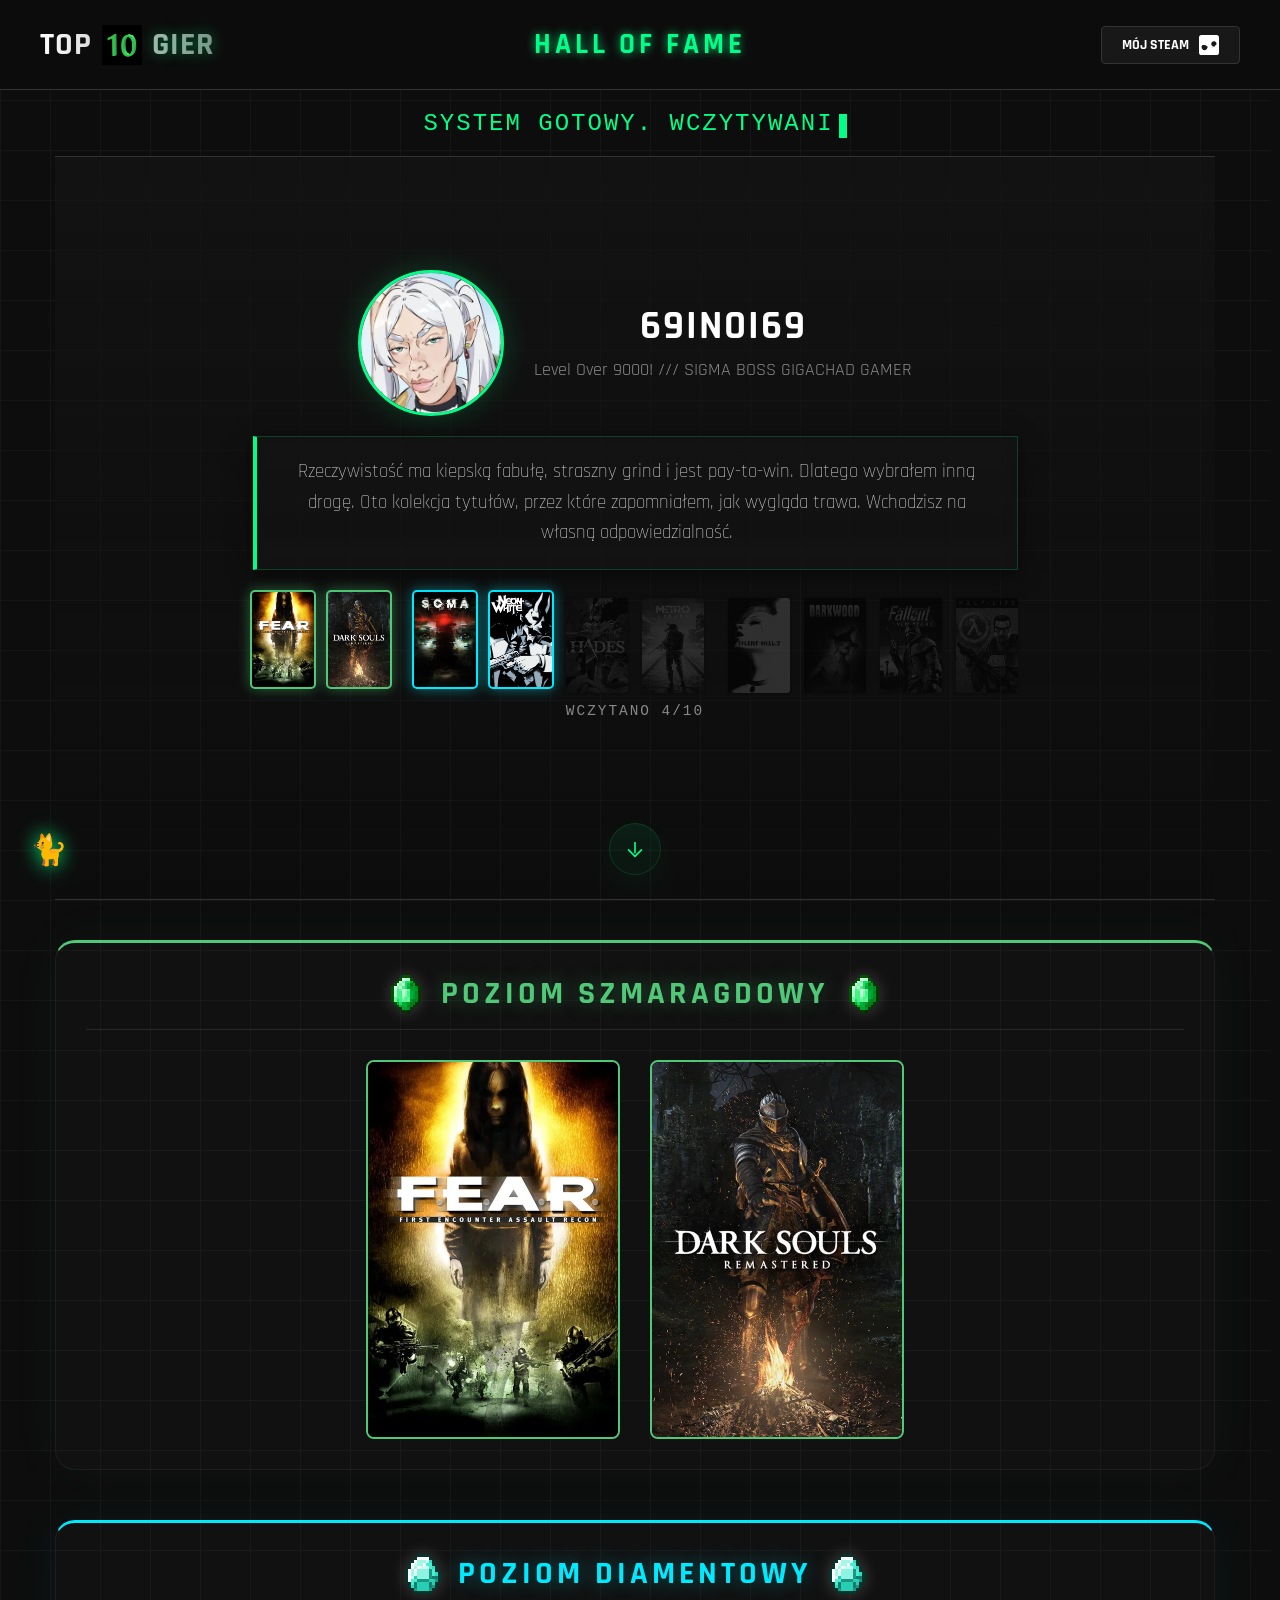
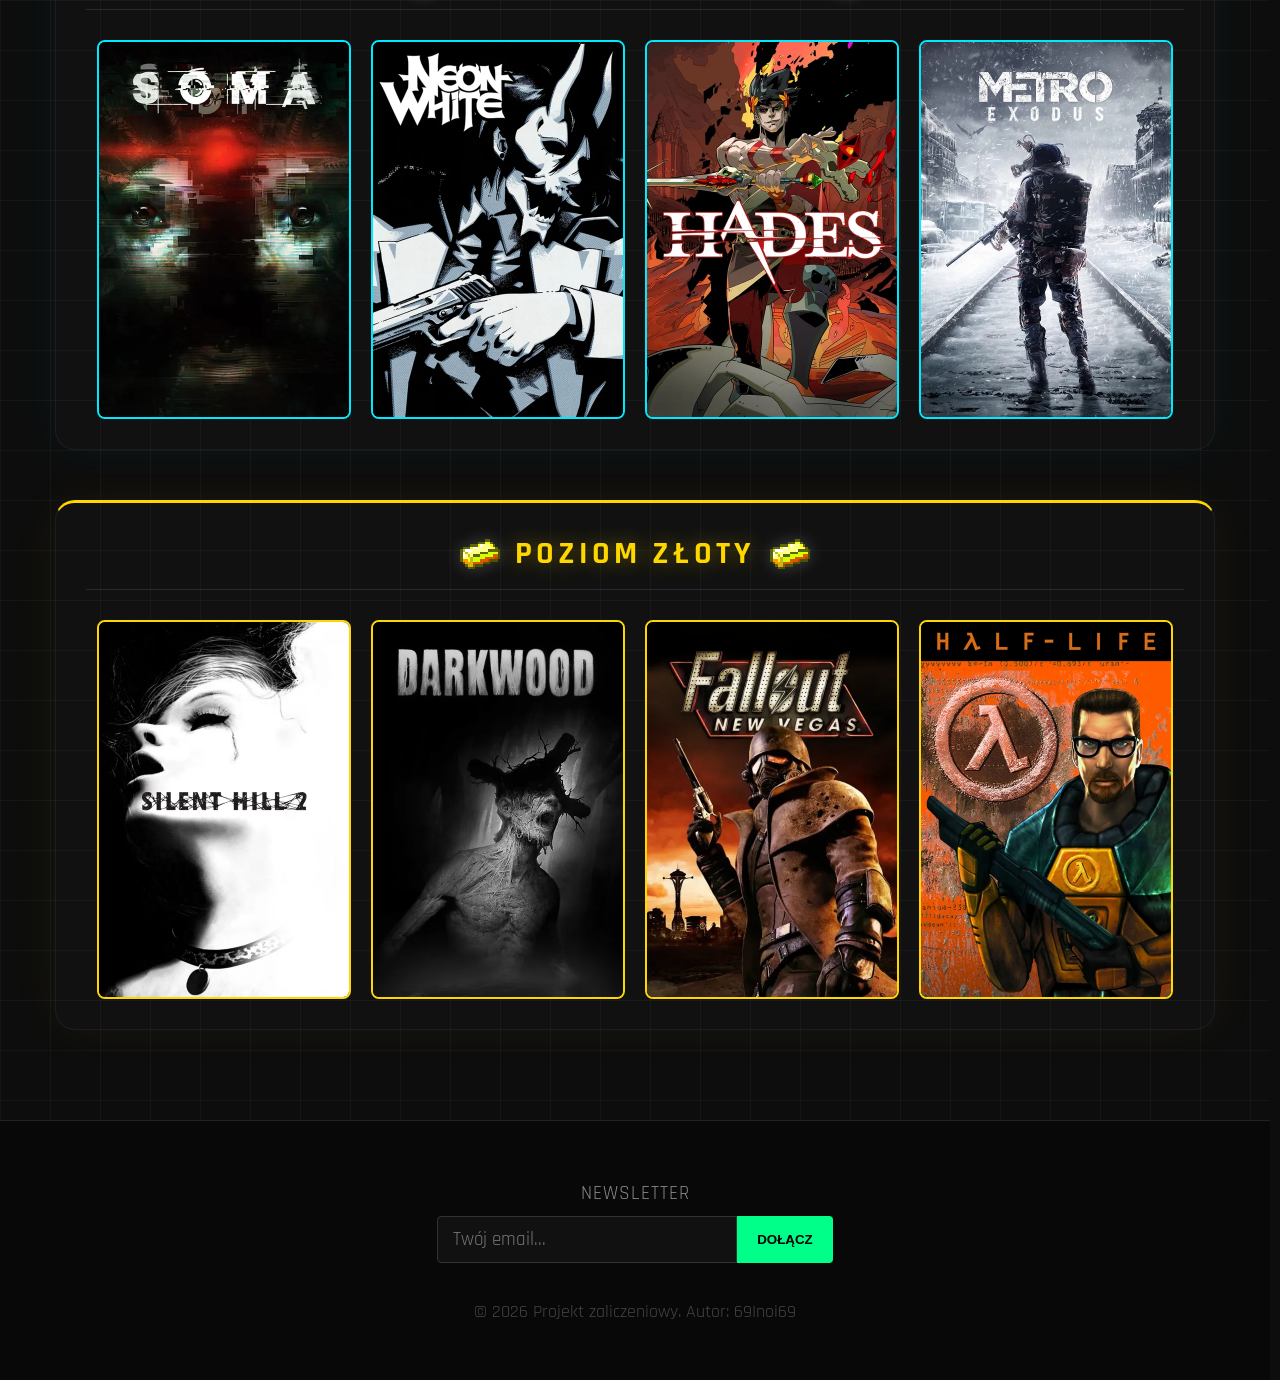
==== commit 7e08bd13: "Load images ~45x faster: right-sized WebP and background preloading Images loaded with the page went" ====
--- a/index.html
+++ b/index.html
@@ -63,7 +63,7 @@
       <section class="steam-hero">
         <div class="hero-content">
           <img
-            src="grafika/glowna/avatar.jpg"
+            src="grafika/glowna/avatar.webp"
             alt="Avatar"
             class="steam-avatar"
           />
@@ -128,14 +128,14 @@
           <a href="#" class="game-card emerald" data-game="fear">
             <div
               class="card-img"
-              style="background-image: url('grafika/karteczki/fear_card.png')"
+              style="background-image: url('grafika/karteczki/fear_card.webp')"
             ></div>
             <div class="card-overlay"><h3>FEAR</h3></div>
           </a>
           <a href="#" class="game-card emerald" data-game="ds">
             <div
               class="card-img"
-              style="background-image: url('grafika/karteczki/ds_card.png')"
+              style="background-image: url('grafika/karteczki/ds_card.webp')"
             ></div>
             <div class="card-overlay"><h3>Dark Souls Remastered</h3></div>
           </a>
@@ -160,7 +160,7 @@
           <a href="#" class="game-card diamond" data-game="soma">
             <div
               class="card-img"
-              style="background-image: url('grafika/karteczki/soma_card.png')"
+              style="background-image: url('grafika/karteczki/soma_card.webp')"
             ></div>
             <div class="card-overlay"><h3>SOMA</h3></div>
           </a>
@@ -172,7 +172,7 @@
             <div
               class="card-img"
               style="
-                background-image: url('grafika/karteczki/neon_white_card.png');
+                background-image: url('grafika/karteczki/neon_white_card.webp');
               "
             ></div>
             <div class="card-overlay"><h3>Neon White</h3></div>
@@ -180,7 +180,7 @@
           <a href="#" class="game-card diamond" data-game="hades">
             <div
               class="card-img"
-              style="background-image: url('grafika/karteczki/hades_card.jpg')"
+              style="background-image: url('grafika/karteczki/hades_card.webp')"
             ></div>
             <div class="card-overlay"><h3>Hades</h3></div>
           </a>
@@ -191,7 +191,7 @@
           >
             <div
               class="card-img"
-              style="background-image: url('grafika/karteczki/metro_card.jpg')"
+              style="background-image: url('grafika/karteczki/metro_card.webp')"
             ></div>
             <div class="card-overlay"><h3>Metro Exodus</h3></div>
           </a>
@@ -216,7 +216,7 @@
           <a href="#" class="game-card gold" data-game="sh2">
             <div
               class="card-img"
-              style="background-image: url('grafika/karteczki/sh2_card.png')"
+              style="background-image: url('grafika/karteczki/sh2_card.webp')"
             ></div>
             <div class="card-overlay"><h3>Silent Hill 2</h3></div>
           </a>
@@ -228,7 +228,7 @@
             <div
               class="card-img"
               style="
-                background-image: url('grafika/karteczki/darkwood_card.png');
+                background-image: url('grafika/karteczki/darkwood_card.webp');
               "
             ></div>
             <div class="card-overlay"><h3>Darkwood</h3></div>
@@ -236,14 +236,14 @@
           <a href="#" class="game-card gold" data-game="nv">
             <div
               class="card-img"
-              style="background-image: url('grafika/karteczki/fallout_card.png')"
+              style="background-image: url('grafika/karteczki/fallout_card.webp')"
             ></div>
             <div class="card-overlay"><h3>Fallout: New Vegas</h3></div>
           </a>
           <a href="#" class="game-card gold" data-game="hl1">
             <div
               class="card-img"
-              style="background-image: url('grafika/karteczki/hl1_card.png')"
+              style="background-image: url('grafika/karteczki/hl1_card.webp')"
             ></div>
             <div class="card-overlay"><h3>Half-Life</h3></div>
           </a>
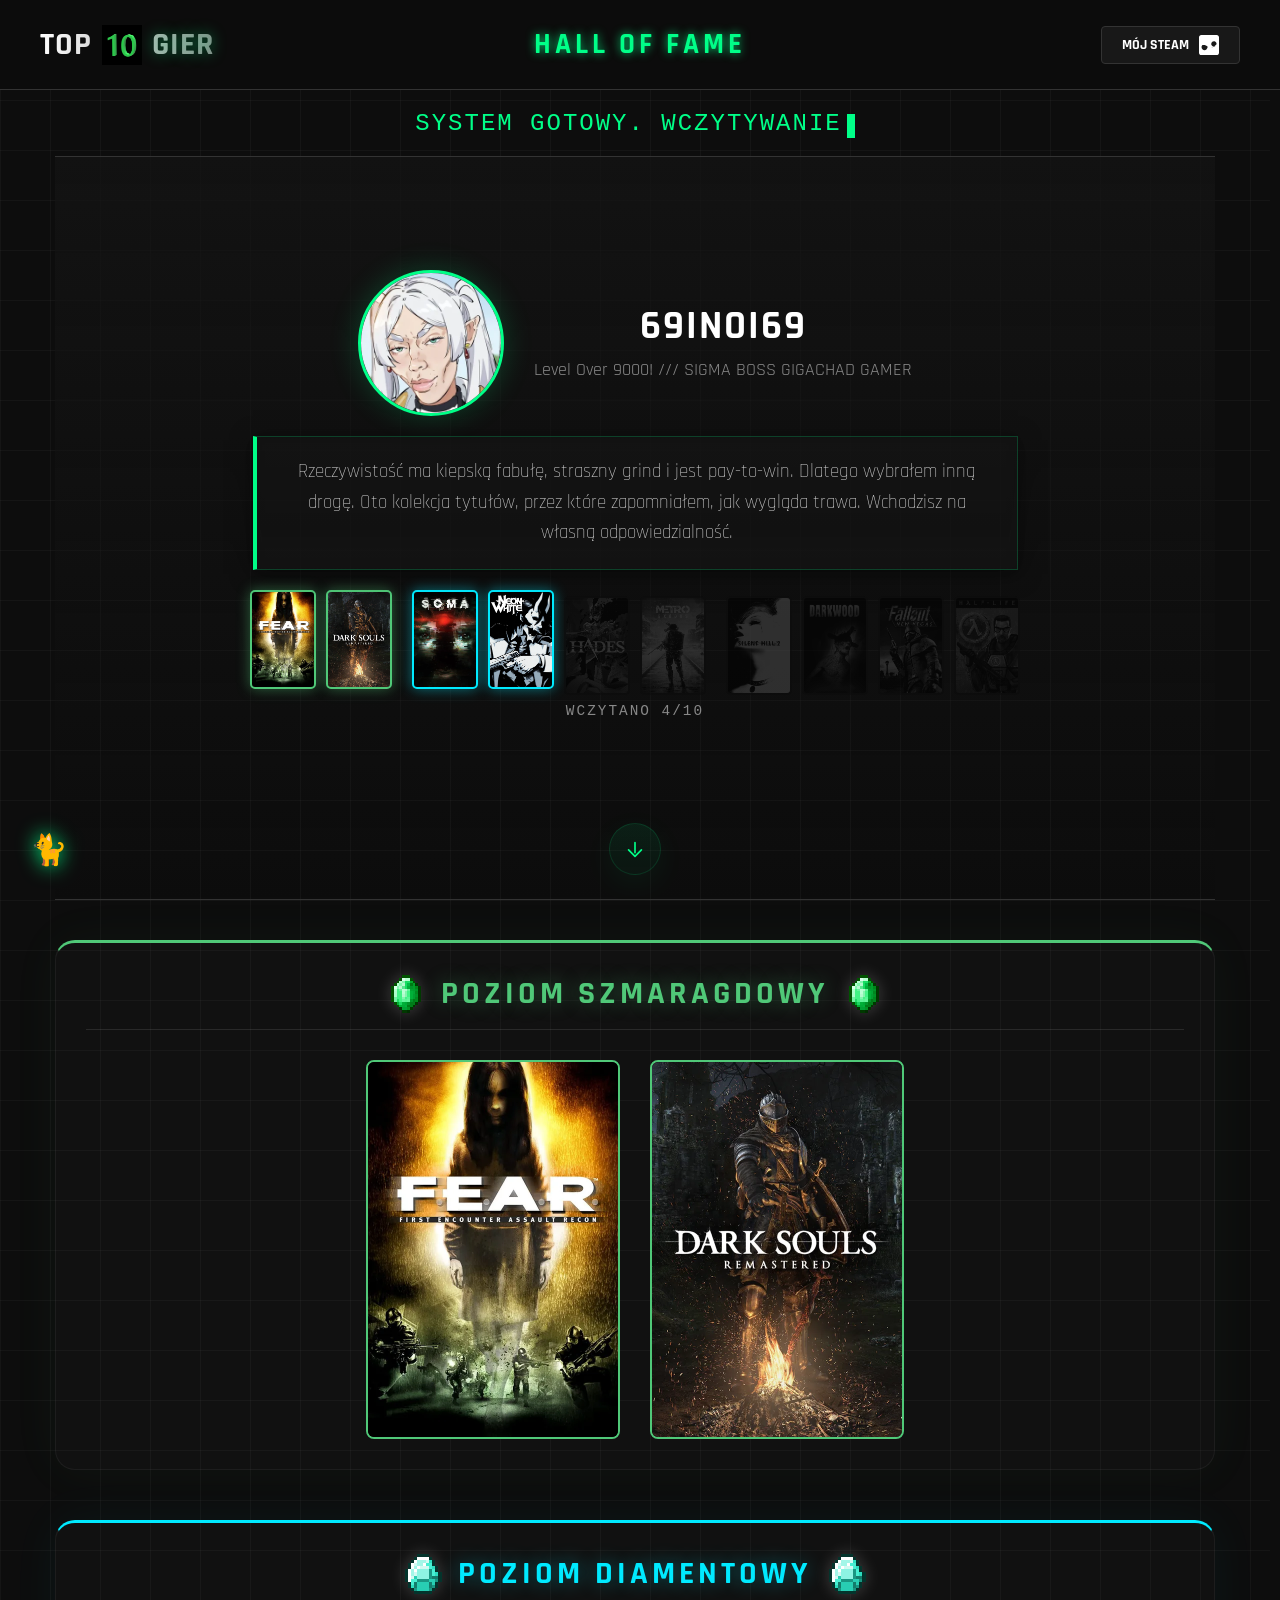
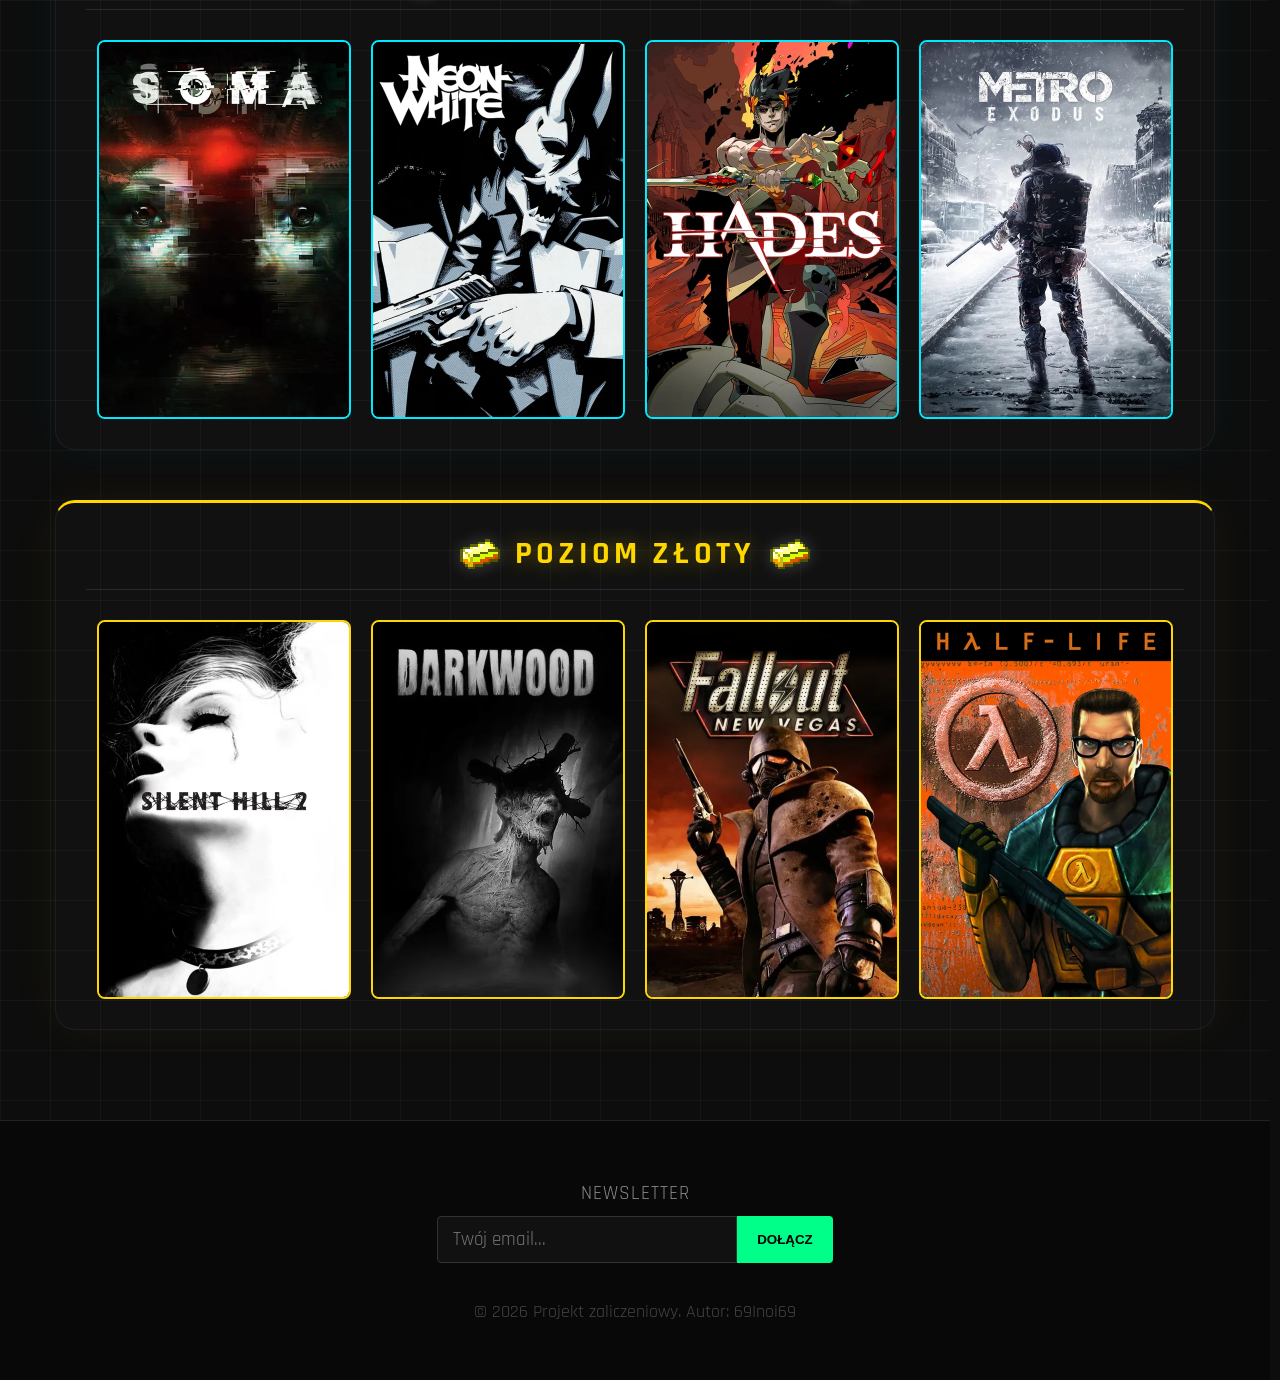
==== commit 98ebd7ca: "Show the whole game artwork in the preview, add a favicon, rename the tab - the preview banner shows" ====
--- a/index.html
+++ b/index.html
@@ -3,7 +3,11 @@
   <head>
     <meta charset="UTF-8" />
     <meta name="viewport" content="width=device-width, initial-scale=1.0" />
-    <title>Hall of Fame - Biblioteka Gier</title>
+    <title>TOP 10 GIER — Hall of Fame</title>
+    <link rel="icon" type="image/png" sizes="32x32" href="grafika/ikona/favicon-32.png" />
+    <link rel="icon" type="image/png" sizes="192x192" href="grafika/ikona/favicon-192.png" />
+    <link rel="apple-touch-icon" href="grafika/ikona/apple-touch-icon.png" />
+    <meta name="theme-color" content="#0d0d0d" />
     <meta
       name="description"
       content="Moja kolekcja najlepszych gier. Projekt zaliczeniowy."
@@ -287,6 +291,8 @@
           &times;
         </button>
         <div class="game-banner" id="game-modal-art">
+          <!-- grafika gry w całości (bez przycinania), a za nią jej rozmyte przedłużenie -->
+          <div class="game-banner-pic" role="img" aria-hidden="true"></div>
           <div class="game-banner-text">
             <h2 class="game-title" id="game-modal-title"></h2>
             <div class="game-meta" id="game-modal-meta"></div>
--- a/style.css
+++ b/style.css
@@ -322,7 +322,7 @@
     --tier-glow: rgba(80, 200, 120, 0.35);
     position: fixed; inset: 0; z-index: 3000;
     display: flex; align-items: center; justify-content: center;
-    padding: 4vh 3vw;
+    padding: 3vh 4vw;
     background: rgba(0, 0, 0, 0.82);
     backdrop-filter: blur(8px);
     opacity: 0; visibility: hidden;
@@ -337,7 +337,7 @@
 .game-sheet {
     position: relative;
     box-sizing: border-box;
-    width: min(1040px, 100%);
+    width: min(1320px, 100%);
     max-height: 100%;
     display: flex; flex-direction: column;
     background: #101010;
@@ -355,14 +355,28 @@
 .game-banner {
     flex: none;
     position: relative;
-    height: clamp(170px, 34vh, 360px);
-    background-size: cover;
-    background-position: center 30%;
+    height: clamp(200px, 52vh, 640px);
     display: flex; align-items: flex-end;
+    overflow: hidden;
+    background: #0b0b0b;
+}
+/* Rozmyte przedłużenie grafiki — wypełnia miejsce po bokach */
+.game-banner::before {
+    content: ''; position: absolute; inset: -40px;
+    background: var(--art) center / cover no-repeat;
+    filter: blur(28px) brightness(0.45) saturate(1.2);
+}
+/* Sama grafika: w proporcjach 16:9, przy prawej krawędzi, lewy brzeg miękko przechodzi w rozmycie */
+.game-banner-pic {
+    position: absolute; top: 0; right: 0; bottom: 0;
+    aspect-ratio: 16 / 9; max-width: 100%;
+    background: var(--art) center / cover no-repeat;
+    -webkit-mask-image: linear-gradient(to right, transparent 0, #000 22%);
+            mask-image: linear-gradient(to right, transparent 0, #000 22%);
 }
 .game-banner::after {
     content: ''; position: absolute; inset: 0; pointer-events: none;
-    background: linear-gradient(180deg, rgba(16,16,16,0) 35%, rgba(16,16,16,0.75) 75%, #101010 100%);
+    background: linear-gradient(180deg, rgba(16,16,16,0) 45%, rgba(16,16,16,0.7) 80%, #101010 100%);
 }
 .game-banner-text { position: relative; z-index: 1; padding: 0 32px 6px; }
 
@@ -445,7 +459,7 @@
 
 /* Niski ekran (laptop): mniejszy baner i ciaśniej */
 @media (min-width: 761px) and (max-height: 820px) {
-    .game-banner { height: clamp(150px, 28vh, 260px); }
+    .game-banner { height: clamp(160px, 36vh, 300px); }
     .game-body { padding-top: 16px; padding-bottom: 18px; gap: 26px; }
     .review-text { font-size: 1.04rem; line-height: 1.5; }
     .pc-col li { font-size: 0.95rem; }
@@ -465,6 +479,7 @@
     .game-sheet > .game-body { flex: 1 0 auto; }   /* krótka recenzja: ocena i Steam i tak przy dolnej krawędzi */
     .game-sheet::-webkit-scrollbar { display: none; }
     .game-banner { height: auto; aspect-ratio: 16 / 10; min-height: 200px; }
+    .game-banner-pic { inset: 0; aspect-ratio: auto; max-width: none; -webkit-mask-image: none; mask-image: none; }
     .game-banner-text { padding: 0 20px 4px; }
     .game-title { font-size: clamp(1.8rem, 8vw, 2.4rem); }
     .game-meta span { font-size: 0.8rem; padding: 2px 8px; }
